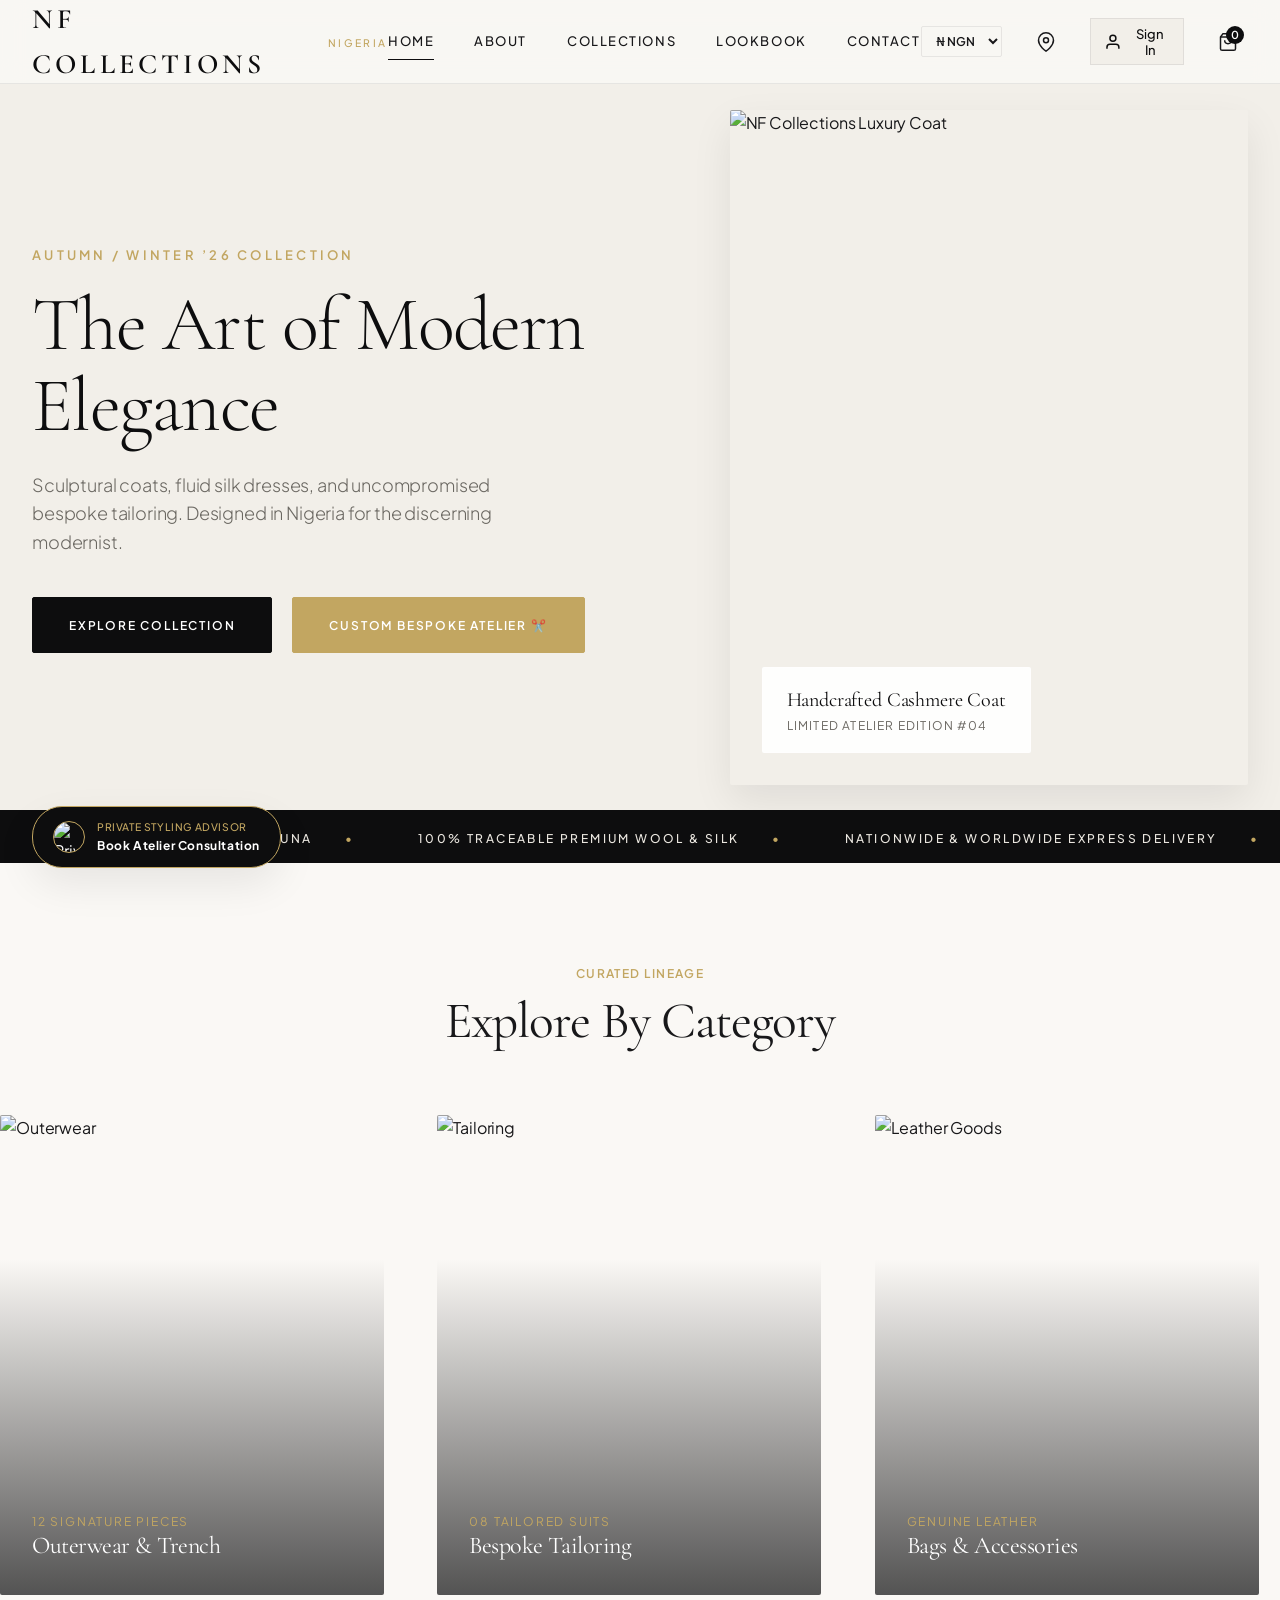
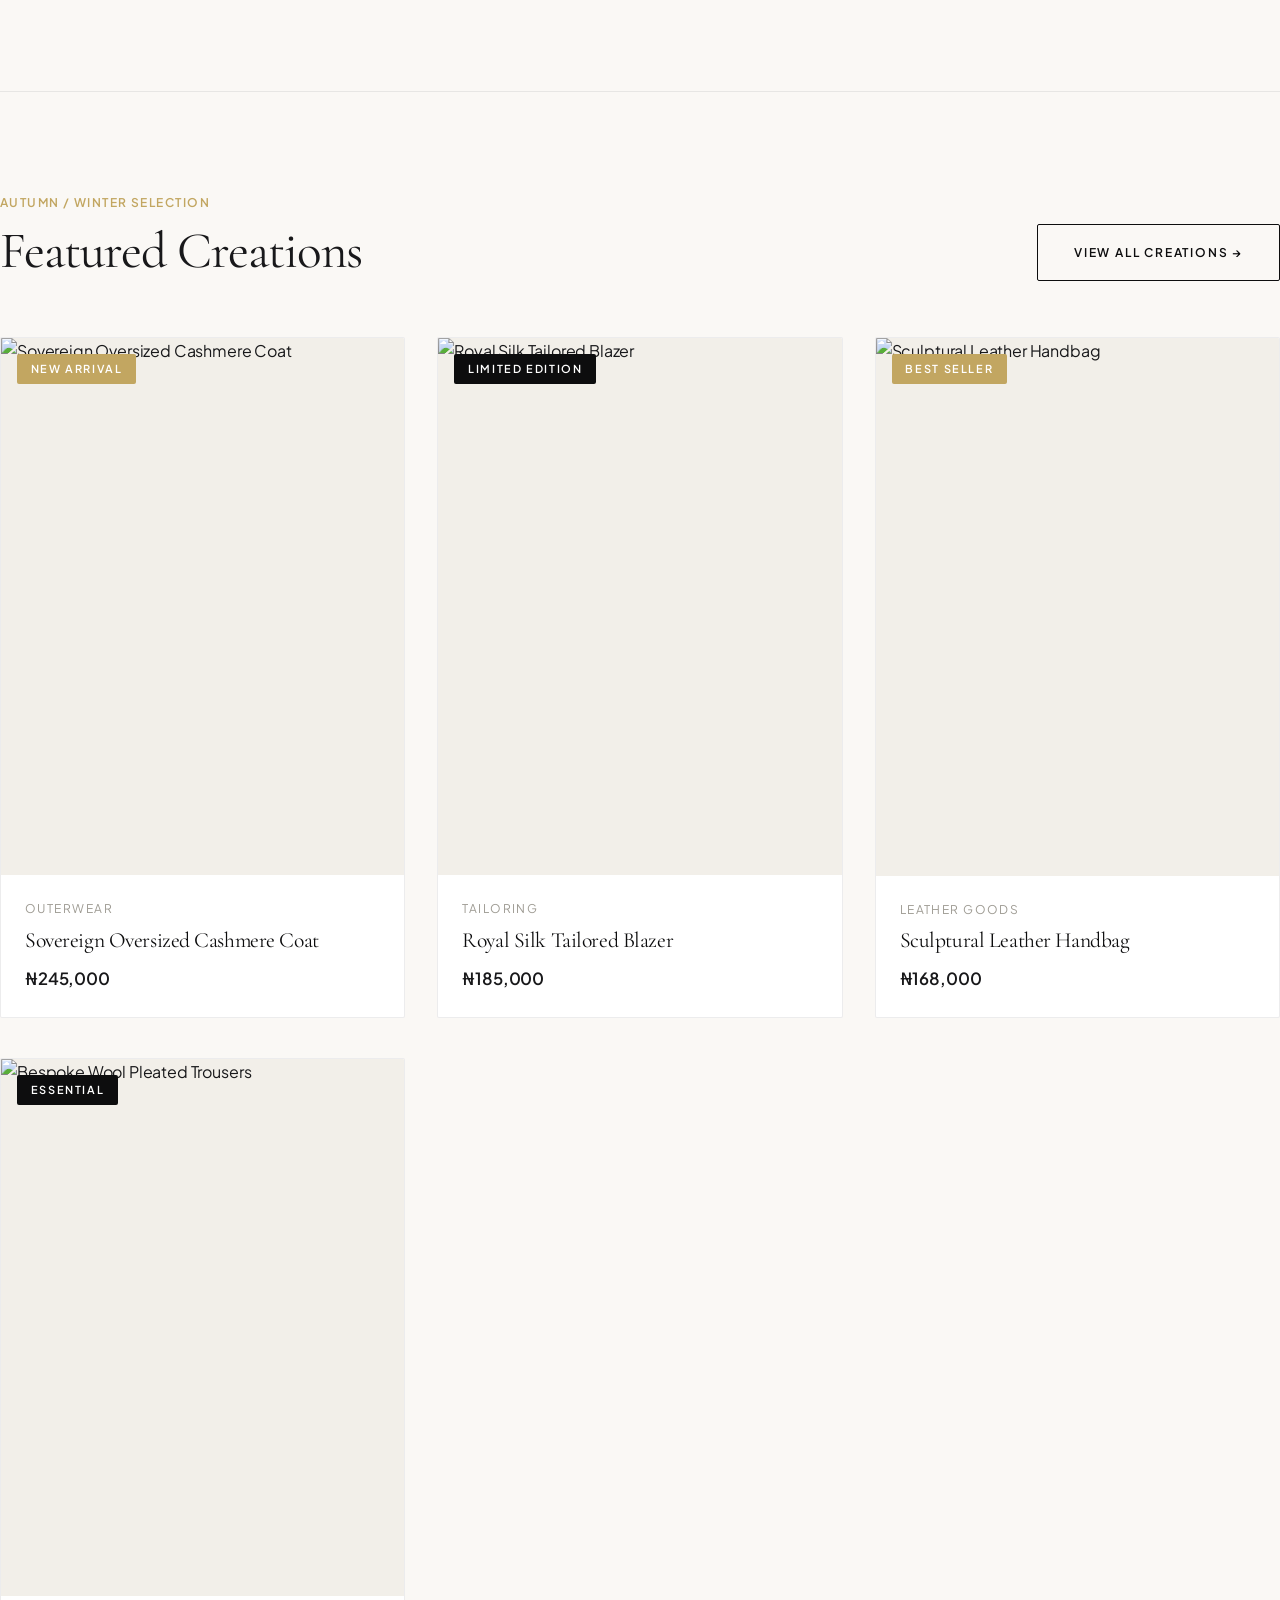
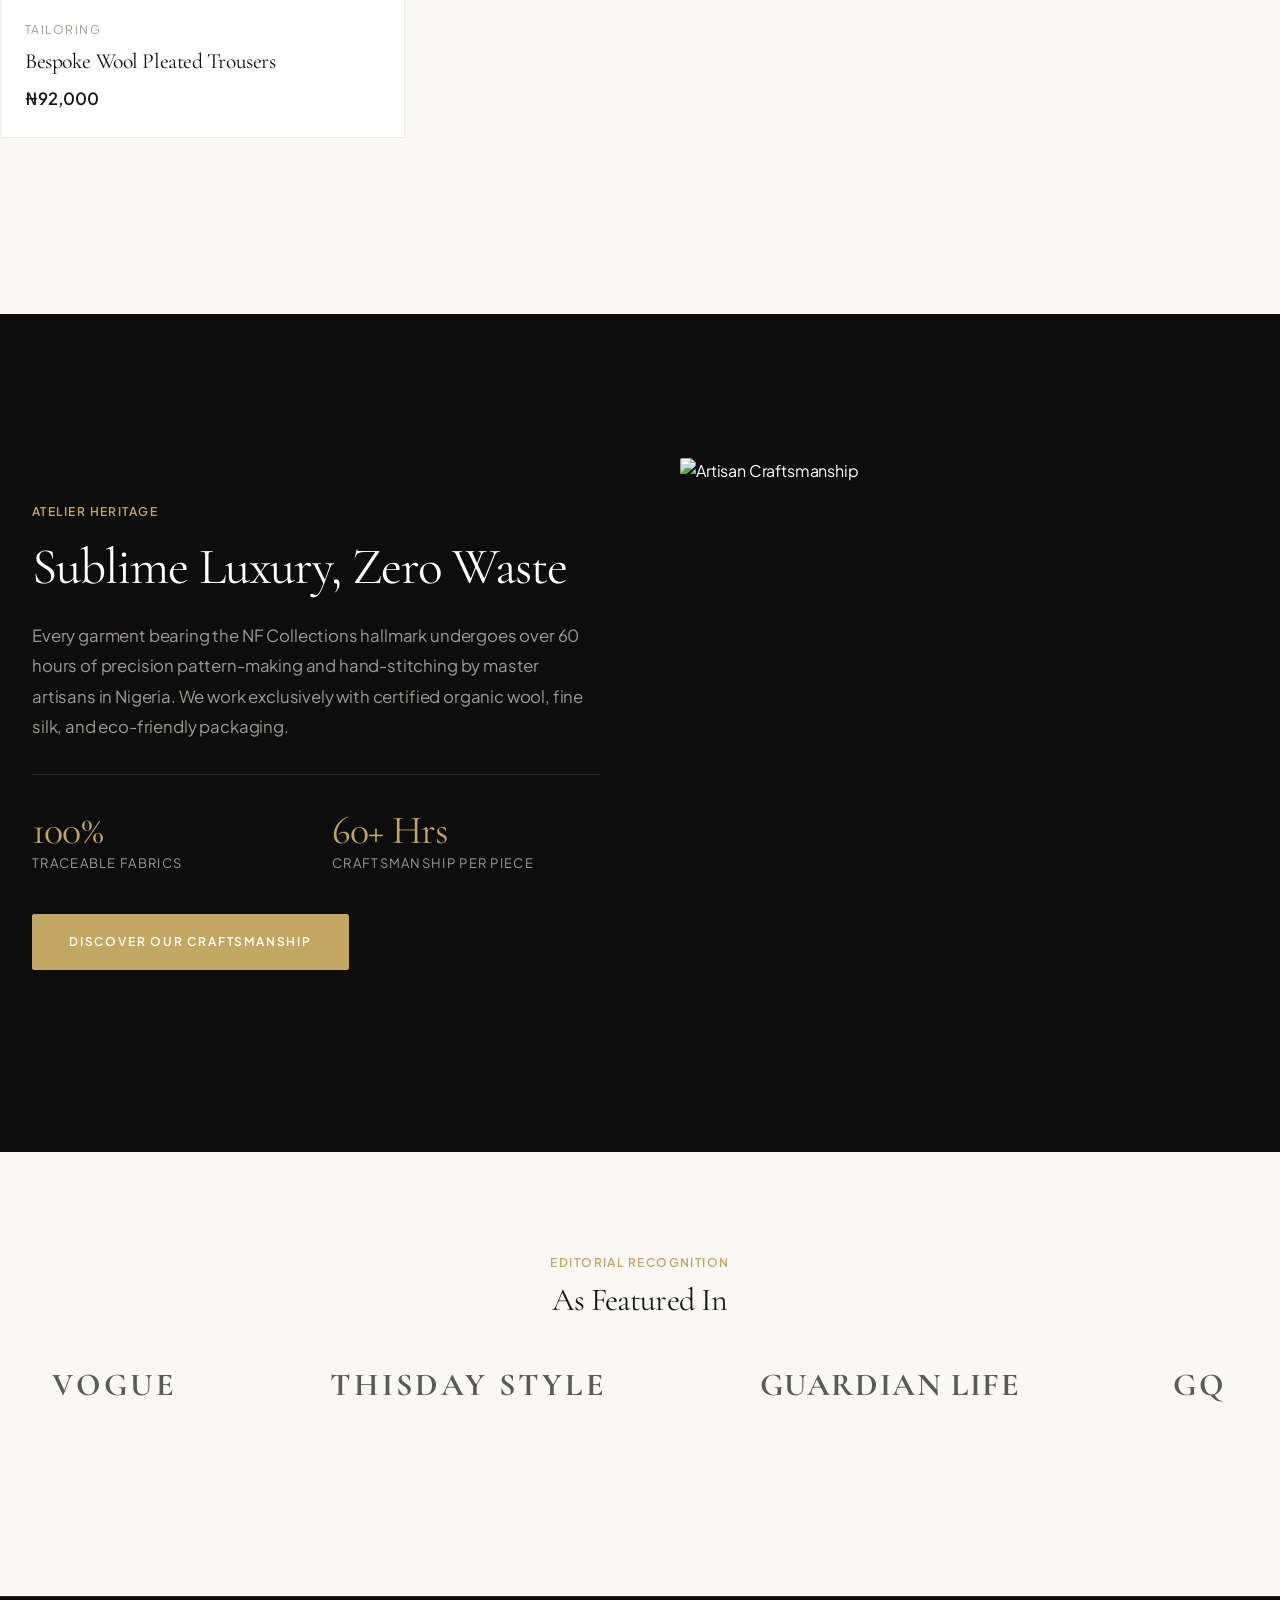
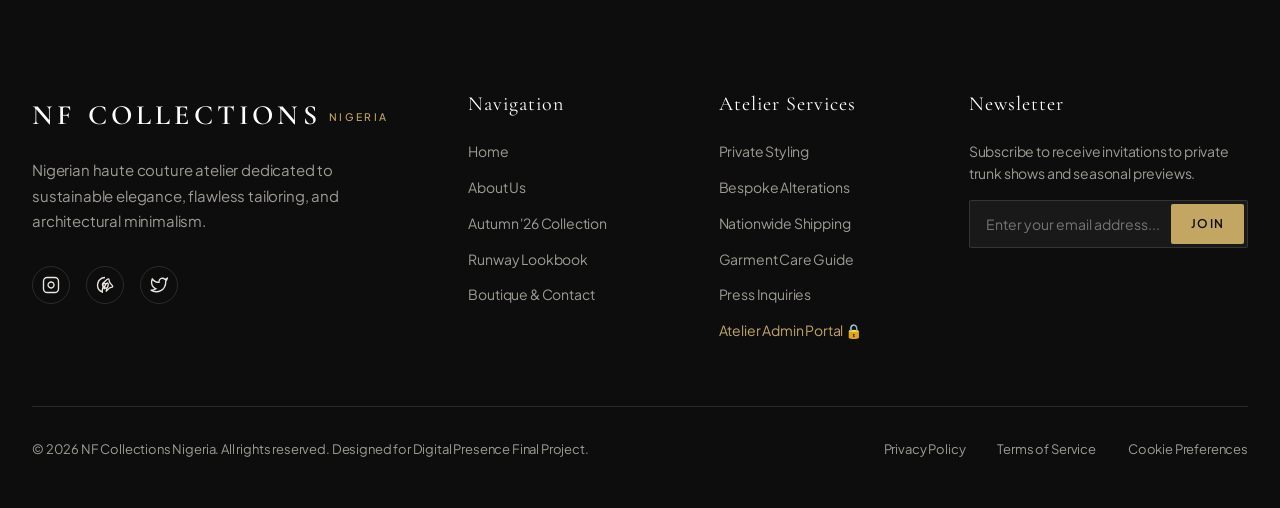
==== index.html @ a8eaea1d "Initial commit of Web Assessment project" ====
<!DOCTYPE html>
<html lang="en">
<head>
    <meta charset="UTF-8">
    <meta name="viewport" content="width=device-width, initial-scale=1.0">
    <title>NF Collections | Luxury Haute Couture & Sustainable Fashion Nigeria</title>
    <meta name="description" content="NF Collections is a Nigerian haute couture & luxury atelier crafting timeless outerwear, bespoke tailoring, and sustainable silk creations.">
    <link rel="stylesheet" href="css/style.css">
    <link rel="stylesheet" href="css/components.css">
</head>
<body>

    <!-- SITE HEADER -->
    <header class="site-header">
        <div class="container header-container">
            <a href="index.html" class="brand-logo">
                NF Collections <span>Nigeria</span>
            </a>

            <nav class="nav-menu">
                <a href="index.html" class="nav-link active">Home</a>
                <a href="about.html" class="nav-link">About</a>
                <a href="products.html" class="nav-link">Collections</a>
                <a href="gallery.html" class="nav-link">Lookbook</a>
                <a href="contact.html" class="nav-link">Contact</a>
            </nav>

            <div class="nav-actions">
                <select class="currency-select" title="Change Currency">
                    <option value="NGN">₦ NGN</option>
                    <option value="USD">$ USD</option>
                    <option value="GBP">£ GBP</option>
                    <option value="EUR">€ EUR</option>
                </select>

                <button class="icon-btn" onclick="openOrderTracker()" aria-label="Track Order" title="Track Live Order">
                    <svg width="20" height="20" viewBox="0 0 24 24" fill="none" stroke="currentColor" stroke-width="1.8">
                        <path d="M21 10c0 7-9 13-9 13s-9-6-9-13a9 9 0 0 1 18 0z"></path>
                        <circle cx="12" cy="10" r="3"></circle>
                    </svg>
                </button>

                <div class="user-menu-wrapper">
                    <button class="user-badge-btn" onclick="openAuthModal('login')" aria-label="Sign In">
                        <svg width="18" height="18" viewBox="0 0 24 24" fill="none" stroke="currentColor" stroke-width="2">
                            <path d="M20 21v-2a4 4 0 0 0-4-4H8a4 4 0 0 0-4 4v2"></path>
                            <circle cx="12" cy="7" r="4"></circle>
                        </svg>
                        <span>Sign In / Register</span>
                    </button>
                </div>

                <button class="icon-btn cart-trigger" aria-label="Shopping Bag">
                    <svg width="20" height="20" viewBox="0 0 24 24" fill="none" stroke="currentColor" stroke-width="1.8">
                        <path d="M6 2L3 6v14a2 2 0 0 0 2 2h14a2 2 0 0 0 2-2V6l-3-4z"></path>
                        <line x1="3" y1="6" x2="21" y2="6"></line>
                        <path d="M16 10a4 4 0 0 1-8 0"></path>
                    </svg>
                    <span class="cart-badge">0</span>
                </button>

                <button class="mobile-toggle" aria-label="Toggle Navigation">
                    <span></span>
                    <span></span>
                    <span></span>
                </button>
            </div>
        </div>
    </header>

    <!-- MOBILE NAVIGATION DRAWER -->
    <div class="mobile-nav-drawer">
        <div class="mobile-drawer-header">
            <a href="index.html" class="brand-logo">NF Collections</a>
            <button class="close-btn mobile-drawer-close">✕</button>
        </div>
        <nav class="mobile-nav-links">
            <a href="index.html">Home</a>
            <a href="about.html">About Us</a>
            <a href="products.html">Collections</a>
            <a href="gallery.html">Lookbook</a>
            <a href="contact.html">Contact Us</a>
            <a href="javascript:void(0)" onclick="openAuthModal('login')">Sign In / Register 👤</a>
            <a href="javascript:void(0)" onclick="openOrderTracker()">Track Order 📦</a>
        </nav>
        <div style="padding-top: 2rem; border-top: 1px solid var(--color-border); font-size: 0.85rem; color: var(--color-muted);">
            <p>Main Atelier: 12 Gana Street, Maitama, Abuja, Nigeria</p>
        </div>
    </div>

    <!-- HERO EDITORIAL SECTION -->
    <section class="hero-editorial">
        <div class="container hero-grid">
            <div class="hero-content">
                <span class="hero-subtitle">Autumn / Winter ’26 Collection</span>
                <h1 class="heading-xl hero-title">The Art of Modern Elegance</h1>
                <p class="hero-description">
                    Sculptural coats, fluid silk dresses, and uncompromised bespoke tailoring. Designed in Nigeria for the discerning modernist.
                </p>
                <div class="hero-actions">
                    <a href="products.html" class="btn btn-primary">Explore Collection</a>
                    <button onclick="openBespokeModal()" class="btn btn-gold">Custom Bespoke Atelier ✂️</button>
                </div>
            </div>
            <div class="hero-image-wrapper">
                <img src="https://images.unsplash.com/photo-1539571696357-5a69c17a67c6?auto=format&fit=crop&w=1000&q=80" alt="NF Collections Luxury Coat">
                <div class="hero-image-badge">
                    <p class="badge-title">Handcrafted Cashmere Coat</p>
                    <p class="badge-sub">Limited Atelier Edition #04</p>
                </div>
            </div>
        </div>
    </section>

    <!-- INFINITE MARQUEE TICKER -->
    <div class="ticker-wrap">
        <div class="ticker-move">
            <div class="ticker-item">Handcrafted in Lagos & Kaduna</div>
            <div class="ticker-item">100% Traceable Premium Wool & Silk</div>
            <div class="ticker-item">Nationwide & Worldwide Express Delivery</div>
            <div class="ticker-item">Private Styling Appointments Available</div>
            <div class="ticker-item">Handcrafted in Lagos & Kaduna</div>
            <div class="ticker-item">100% Traceable Premium Wool & Silk</div>
            <div class="ticker-item">Nationwide & Worldwide Express Delivery</div>
            <div class="ticker-item">Private Styling Appointments Available</div>
        </div>
    </div>

    <!-- CATEGORY SPOTLIGHT CARDS -->
    <section class="section container">
        <div style="text-align: center; margin-bottom: 4rem;">
            <span class="text-uppercase" style="color: var(--color-gold);">Curated Lineage</span>
            <h2 class="heading-lg" style="margin-top: 0.5rem;">Explore By Category</h2>
        </div>

        <div style="display: grid; grid-template-columns: repeat(3, 1fr); gap: 2rem;">
            <a href="products.html" class="gallery-item" style="height: 480px;">
                <img src="https://images.unsplash.com/photo-1515886657613-9f3515b0c78f?auto=format&fit=crop&w=800&q=80" alt="Outerwear">
                <div class="gallery-overlay" style="opacity: 1; background: linear-gradient(to top, rgba(13,13,14,0.7) 0%, transparent 70%);">
                    <span class="gallery-tag">12 Signature Pieces</span>
                    <h3 class="gallery-caption">Outerwear & Trench</h3>
                </div>
            </a>
            <a href="products.html" class="gallery-item" style="height: 480px;">
                <img src="https://images.unsplash.com/photo-1490481651871-ab68de25d43d?auto=format&fit=crop&w=800&q=80" alt="Tailoring">
                <div class="gallery-overlay" style="opacity: 1; background: linear-gradient(to top, rgba(13,13,14,0.7) 0%, transparent 70%);">
                    <span class="gallery-tag">08 Tailored Suits</span>
                    <h3 class="gallery-caption">Bespoke Tailoring</h3>
                </div>
            </a>
            <a href="products.html" class="gallery-item" style="height: 480px;">
                <img src="https://images.unsplash.com/photo-1584917865442-de89df76afd3?auto=format&fit=crop&w=800&q=80" alt="Leather Goods">
                <div class="gallery-overlay" style="opacity: 1; background: linear-gradient(to top, rgba(13,13,14,0.7) 0%, transparent 70%);">
                    <span class="gallery-tag">Genuine Leather</span>
                    <h3 class="gallery-caption">Bags & Accessories</h3>
                </div>
            </a>
        </div>
    </section>

    <!-- FEATURED COLLECTION SHOWCASE -->
    <section class="section container" style="border-top: 1px solid var(--color-border); padding-top: 6rem;">
        <div style="display: flex; justify-content: space-between; align-items: flex-end; margin-bottom: 3.5rem;">
            <div>
                <span class="text-uppercase" style="color: var(--color-gold);">Autumn / Winter Selection</span>
                <h2 class="heading-lg" style="margin-top: 0.5rem;">Featured Creations</h2>
            </div>
            <a href="products.html" class="btn btn-outline">View All Creations →</a>
        </div>

        <div class="products-grid" id="featured-home-grid">
            <!-- Dynamic products populated by JS -->
        </div>
    </section>

    <!-- BRAND PHILOSOPHY & CRAFTSMANSHIP BANNER -->
    <section class="section-lg" style="background-color: var(--color-obsidian); color: var(--color-white); margin-top: 5rem;">
        <div class="container" style="display: grid; grid-template-columns: 1fr 1fr; gap: 5rem; align-items: center;">
            <div>
                <span class="text-uppercase" style="color: var(--color-gold);">Atelier Heritage</span>
                <h2 class="heading-lg" style="margin: 1rem 0 1.5rem; color: var(--color-white);">Sublime Luxury, Zero Waste</h2>
                <p style="color: var(--color-light-muted); line-height: 1.8; margin-bottom: 2rem; font-size: 1.05rem;">
                    Every garment bearing the NF Collections hallmark undergoes over 60 hours of precision pattern-making and hand-stitching by master artisans in Nigeria. We work exclusively with certified organic wool, fine silk, and eco-friendly packaging.
                </p>

                <div style="display: grid; grid-template-columns: 1fr 1fr; gap: 2rem; border-top: 1px solid var(--color-border-dark); padding-top: 2rem; margin-bottom: 2.5rem;">
                    <div>
                        <h3 style="font-family: var(--font-serif); font-size: 2.5rem; color: var(--color-gold);">100%</h3>
                        <p style="font-size: 0.8125rem; text-transform: uppercase; color: var(--color-light-muted); letter-spacing: 0.1em;">Traceable Fabrics</p>
                    </div>
                    <div>
                        <h3 style="font-family: var(--font-serif); font-size: 2.5rem; color: var(--color-gold);">60+ Hrs</h3>
                        <p style="font-size: 0.8125rem; text-transform: uppercase; color: var(--color-light-muted); letter-spacing: 0.1em;">Craftsmanship Per Piece</p>
                    </div>
                </div>

                <a href="about.html" class="btn btn-gold">Discover Our Craftsmanship</a>
            </div>

            <div style="position: relative; border-radius: var(--radius-sm); overflow: hidden; height: 550px;">
                <img src="https://images.unsplash.com/photo-1558769132-cb1aea458c5e?auto=format&fit=crop&w=900&q=80" alt="Artisan Craftsmanship" style="width: 100%; height: 100%; object-fit: cover;">
            </div>
        </div>
    </section>

    <!-- PRESS & RECOGNITION -->
    <section class="section container" style="text-align: center;">
        <span class="text-uppercase" style="color: var(--color-gold);">Editorial Recognition</span>
        <h2 class="heading-md" style="margin-top: 0.5rem; margin-bottom: 3rem;">As Featured In</h2>
        <div style="display: flex; justify-content: space-around; align-items: center; flex-wrap: wrap; gap: 3rem; opacity: 0.7;">
            <h3 style="font-family: var(--font-serif); font-size: 2rem; font-weight: 700; letter-spacing: 0.1em;">VOGUE</h3>
            <h3 style="font-family: var(--font-serif); font-size: 2rem; font-weight: 700; letter-spacing: 0.1em;">THISDAY STYLE</h3>
            <h3 style="font-family: var(--font-serif); font-size: 2rem; font-weight: 700; letter-spacing: 0.05em;">GUARDIAN LIFE</h3>
            <h3 style="font-family: var(--font-serif); font-size: 2rem; font-weight: 700; letter-spacing: 0.1em;">GQ</h3>
        </div>
    </section>

    <!-- SHOPPING BAG DRAWER MODAL -->
    <div class="drawer-backdrop" onclick="toggleCartDrawer(false)"></div>
    <div class="cart-drawer">
        <div class="cart-header">
            <h3 class="cart-title">Your Shopping Bag</h3>
            <button class="close-btn" onclick="toggleCartDrawer(false)">✕</button>
        </div>
        <div class="cart-body" id="cart-body">
            <!-- Dynamic Cart Items -->
        </div>
        <div class="cart-footer">
            <div class="cart-summary-row">
                <span>Shipping & Taxes</span>
                <span>Calculated at checkout</span>
            </div>
            <div class="cart-total-row">
                <span>Total</span>
                <span id="cart-total">₦0</span>
            </div>
            <button class="btn btn-primary" style="width: 100%; margin-top: 1.5rem;" onclick="checkoutOrder()">Proceed to Checkout</button>
        </div>
    </div>

    <!-- SITE FOOTER -->
    <footer class="site-footer">
        <div class="container">
            <div class="footer-grid">
                <div class="footer-brand">
                    <a href="index.html" class="brand-logo">NF Collections <span>Nigeria</span></a>
                    <p>Nigerian haute couture atelier dedicated to sustainable elegance, flawless tailoring, and architectural minimalism.</p>
                    <div class="footer-socials">
                        <a href="#" class="social-icon" aria-label="Instagram">
                            <svg width="18" height="18" viewBox="0 0 24 24" fill="none" stroke="currentColor" stroke-width="1.8"><rect x="2" y="2" width="20" height="20" rx="5" ry="5"></rect><path d="M16 11.37A4 4 0 1 1 12.63 8 4 4 0 0 1 16 11.37z"></path><line x1="17.5" y1="6.5" x2="17.51" y2="6.5"></line></svg>
                        </a>
                        <a href="#" class="social-icon" aria-label="Pinterest">
                            <svg width="18" height="18" viewBox="0 0 24 24" fill="none" stroke="currentColor" stroke-width="1.8"><path d="M12 2C6.48 2 2 6.48 2 12c0 4.25 2.67 7.9 6.44 9.34-.09-.78-.17-2.07.04-2.96.18-.79 1.17-4.99 1.17-4.99s-.3-.6-.3-1.49c0-1.4.81-2.44 1.82-2.44.86 0 1.27.65 1.27 1.42 0 .86-.55 2.16-.83 3.36-.24 1.01.5 1.83 1.49 1.83 1.79 0 3.17-1.89 3.17-4.62 0-2.42-1.74-4.11-4.56 2.15-4.56 4.38 0 .87.33 1.79.75 2.3.08.1.09.19.07.29-.07.31-.24 .98-.28 1.12-.05.21-.17.26-.39.16-1.46-.68-2.37-2.81-2.37-4.52 0-3.68 2.68-7.06 7.72-7.06 4.05 0 7.21 2.89 7.21 6.75 0 4.03-2.54 7.27-6.07 7.27-1.18 0-2.3-.62-2.68-1.34l-.73 2.78c-.26 1.02-.97 2.3-1.44 3.07C9.9 21.84 10.93 22 12 22c5.52 0 10-4.48 10-10S17.52 2 12 2z"></path></svg>
                        </a>
                        <a href="#" class="social-icon" aria-label="Twitter">
                            <svg width="18" height="18" viewBox="0 0 24 24" fill="none" stroke="currentColor" stroke-width="1.8"><path d="M23 3a10.9 10.9 0 0 1-3.14 1.53 4.48 4.48 0 0 0-7.86 3v1A10.66 10.66 0 0 1 3 4s-4 9 5 13a11.64 11.64 0 0 1-7 2c9 5 20 0 20-11.5a4.5 4.5 0 0 0-.08-.83A7.72 7.72 0 0 0 23 3z"></path></svg>
                        </a>
                    </div>
                </div>

                <div>
                    <h4 class="footer-col-title">Navigation</h4>
                    <div class="footer-links">
                        <a href="index.html">Home</a>
                        <a href="about.html">About Us</a>
                        <a href="products.html">Autumn '26 Collection</a>
                        <a href="gallery.html">Runway Lookbook</a>
                        <a href="contact.html">Boutique & Contact</a>
                    </div>
                </div>

                <div>
                    <h4 class="footer-col-title">Atelier Services</h4>
                    <div class="footer-links">
                        <a href="contact.html">Private Styling</a>
                        <a href="contact.html">Bespoke Alterations</a>
                        <a href="contact.html">Nationwide Shipping</a>
                        <a href="contact.html">Garment Care Guide</a>
                        <a href="contact.html">Press Inquiries</a>
                        <a href="admin.html" style="color: var(--color-gold);">Atelier Admin Portal 🔒</a>
                    </div>
                </div>

                <div>
                    <h4 class="footer-col-title">Newsletter</h4>
                    <p style="font-size: 0.875rem; color: var(--color-light-muted); margin-bottom: 1rem;">Subscribe to receive invitations to private trunk shows and seasonal previews.</p>
                    <form class="newsletter-form">
                        <div class="newsletter-input-group">
                            <input type="email" class="newsletter-input" placeholder="Enter your email address..." required>
                            <button type="submit" class="newsletter-btn">Join</button>
                        </div>
                    </form>
                </div>
            </div>

            <div class="footer-bottom">
                <p>&copy; 2026 NF Collections Nigeria. All rights reserved. Designed for Digital Presence Final Project.</p>
                <div class="footer-bottom-links">
                    <a href="#">Privacy Policy</a>
                    <a href="#">Terms of Service</a>
                    <a href="#">Cookie Preferences</a>
                </div>
            </div>
        </div>
    </footer>

    <script src="js/main.js"></script>
    <script src="js/products.js"></script>
    <script>
        // Render 4 home page featured products dynamically on load
        document.addEventListener('DOMContentLoaded', () => {
            const homeGrid = document.getElementById('featured-home-grid');
            if (homeGrid && typeof PRODUCTS_DATA !== 'undefined') {
                const homeProducts = PRODUCTS_DATA.slice(0, 4);
                homeGrid.innerHTML = homeProducts.map(product => `
                    <div class="product-card" data-id="${product.id}">
                        <div class="product-image-box">
                            ${product.badge ? `<span class="product-badge ${product.badgeColor}">${product.badge}</span>` : ''}
                            <img class="product-image-primary" src="${product.image1}" alt="${product.name}" loading="lazy">
                            <img class="product-image-secondary" src="${product.image2}" alt="${product.name}" loading="lazy">
                            <div class="product-quick-actions">
                                <button class="product-action-btn" onclick="openQuickView('${product.id}')">Quick View</button>
                                <button class="product-action-btn" onclick="addToCart('${product.id}')">Add to Bag</button>
                            </div>
                        </div>
                        <div class="product-info">
                            <span class="product-category">${product.category}</span>
                            <h3 class="product-name">${product.name}</h3>
                            <div class="product-price-box">
                                <span class="product-price">₦${product.price.toLocaleString()}</span>
                            </div>
                        </div>
                    </div>
                `).join('');
            }
        });
    </script>
</body>
</html>
---- css/style.css ----
/* ==========================================================================
   VALLÈNE ATELIER - CORE DESIGN SYSTEM & MAIN STYLESHEET
   High Fashion Editorial Aesthetic | Non-AI Luxury Design
   ========================================================================== */

@import url('https://fonts.googleapis.com/css2?family=Cormorant+Garamond:ital,wght@0,300;0,400;0,500;0,600;0,700;1,400&family=Plus+Jakarta+Sans:wght@300;400;500;600;700&display=swap');

:root {
    /* Color Palette - Luxury Monochromatic & Warm Stone */
    --color-bg: #FAF8F5;
    --color-bg-alt: #F2EFE9;
    --color-surface: #FFFFFF;
    --color-obsidian: #0D0D0E;
    --color-ink: #18181A;
    --color-muted: #6B6862;
    --color-light-muted: #9E9B93;
    --color-gold: #C2A661;
    --color-gold-hover: #A88E4B;
    --color-sand: #EAE6DF;
    --color-border: rgba(24, 24, 26, 0.08);
    --color-border-dark: rgba(255, 255, 255, 0.12);
    --color-white: #FFFFFF;
    
    /* Typography */
    --font-serif: 'Cormorant Garamond', Georgia, serif;
    --font-sans: 'Plus Jakarta Sans', -apple-system, BlinkMacSystemFont, sans-serif;
    
    /* Layout & Spacing */
    --container-width: 1360px;
    --header-height: 84px;
    --radius-sm: 2px;
    --radius-md: 4px;
    --radius-lg: 8px;
    
    /* Transitions */
    --transition-fast: 0.2s cubic-bezier(0.16, 1, 0.3, 1);
    --transition-smooth: 0.4s cubic-bezier(0.16, 1, 0.3, 1);
    --transition-slow: 0.8s cubic-bezier(0.16, 1, 0.3, 1);
    
    /* Shadows */
    --shadow-subtle: 0 4px 20px rgba(0, 0, 0, 0.03);
    --shadow-elevated: 0 16px 40px rgba(0, 0, 0, 0.08);
    --shadow-modal: 0 24px 60px rgba(0, 0, 0, 0.18);
}

/* Base Reset */
*, *::before, *::after {
    box-sizing: border-box;
    margin: 0;
    padding: 0;
}

html {
    font-size: 16px;
    scroll-behavior: smooth;
    -webkit-text-size-adjust: 100%;
}

body {
    font-family: var(--font-sans);
    background-color: var(--color-bg);
    color: var(--color-ink);
    line-height: 1.6;
    letter-spacing: -0.01em;
    overflow-x: hidden;
    -webkit-font-smoothing: antialiased;
}

img {
    max-width: 100%;
    height: auto;
    display: block;
    object-fit: cover;
}

a {
    color: inherit;
    text-decoration: none;
    transition: color var(--transition-fast);
}

button, input, select, textarea {
    font-family: inherit;
    font-size: inherit;
    border: none;
    outline: none;
    background: none;
}

button {
    cursor: pointer;
}

ul, ol {
    list-style: none;
}

/* Typography Helpers */
h1, h2, h3, h4, .font-serif {
    font-family: var(--font-serif);
    font-weight: 400;
    line-height: 1.15;
    letter-spacing: -0.02em;
}

.text-uppercase {
    text-transform: uppercase;
    letter-spacing: 0.12em;
    font-size: 0.75rem;
    font-weight: 600;
}

.heading-xl {
    font-size: clamp(2.8rem, 6vw, 5.5rem);
    font-weight: 300;
    line-height: 1.05;
}

.heading-lg {
    font-size: clamp(2rem, 4vw, 3.5rem);
}

.heading-md {
    font-size: clamp(1.5rem, 2.5vw, 2.2rem);
}

.heading-sm {
    font-size: 1.35rem;
}

.body-lead {
    font-size: 1.125rem;
    color: var(--color-muted);
    font-weight: 300;
}

/* Layout Elements */
.container {
    width: 100%;
    max-width: var(--container-width);
    margin: 0 auto;
    padding: 0 2rem;
}

.section {
    padding: 6rem 0;
}

.section-lg {
    padding: 9rem 0;
}

/* Navigation Header */
.site-header {
    position: fixed;
    top: 0;
    left: 0;
    width: 100%;
    height: var(--header-height);
    z-index: 1000;
    transition: background-color var(--transition-smooth), border-color var(--transition-smooth), transform var(--transition-smooth);
    background-color: rgba(250, 248, 245, 0.85);
    backdrop-filter: blur(12px);
    -webkit-backdrop-filter: blur(12px);
    border-bottom: 1px solid var(--color-border);
}

.site-header.scrolled {
    background-color: rgba(250, 248, 245, 0.95);
    box-shadow: 0 4px 20px rgba(0, 0, 0, 0.04);
}

.header-container {
    display: flex;
    align-items: center;
    justify-content: space-between;
    height: 100%;
}

.brand-logo {
    font-family: var(--font-serif);
    font-size: 1.75rem;
    font-weight: 600;
    letter-spacing: 0.15em;
    text-transform: uppercase;
    color: var(--color-obsidian);
    position: relative;
    display: flex;
    align-items: center;
    gap: 0.5rem;
}

.brand-logo span {
    font-family: var(--font-sans);
    font-size: 0.65rem;
    letter-spacing: 0.25em;
    font-weight: 500;
    color: var(--color-gold);
    transform: translateY(2px);
}

.nav-menu {
    display: flex;
    align-items: center;
    gap: 2.5rem;
}

.nav-link {
    font-size: 0.8125rem;
    text-transform: uppercase;
    letter-spacing: 0.12em;
    font-weight: 500;
    color: var(--color-ink);
    position: relative;
    padding: 0.5rem 0;
}

.nav-link::after {
    content: '';
    position: absolute;
    bottom: 0;
    left: 0;
    width: 0%;
    height: 1px;
    background-color: var(--color-obsidian);
    transition: width var(--transition-fast);
}

.nav-link:hover::after,
.nav-link.active::after {
    width: 100%;
}

.nav-actions {
    display: flex;
    align-items: center;
    gap: 1.5rem;
}

.icon-btn {
    display: flex;
    align-items: center;
    justify-content: center;
    width: 40px;
    height: 40px;
    border-radius: 50%;
    color: var(--color-ink);
    transition: background-color var(--transition-fast), color var(--transition-fast);
    position: relative;
}

.icon-btn:hover {
    background-color: var(--color-bg-alt);
}

.cart-badge {
    position: absolute;
    top: 4px;
    right: 4px;
    width: 18px;
    height: 18px;
    background-color: var(--color-obsidian);
    color: var(--color-white);
    font-size: 0.6875rem;
    font-weight: 600;
    border-radius: 50%;
    display: flex;
    align-items: center;
    justify-content: center;
}

/* Mobile Menu Hamburger */
.mobile-toggle {
    display: none;
    flex-direction: column;
    justify-content: center;
    gap: 5px;
    width: 32px;
    height: 32px;
    background: none;
    cursor: pointer;
}

.mobile-toggle span {
    display: block;
    width: 100%;
    height: 1.5px;
    background-color: var(--color-obsidian);
    transition: transform var(--transition-fast), opacity var(--transition-fast);
}

.mobile-nav-drawer {
    position: fixed;
    top: 0;
    right: -100%;
    width: 100%;
    max-width: 400px;
    height: 100vh;
    background-color: var(--color-bg);
    z-index: 1050;
    padding: 3rem 2rem;
    display: flex;
    flex-direction: column;
    justify-content: space-between;
    transition: right var(--transition-smooth);
    box-shadow: -10px 0 30px rgba(0, 0, 0, 0.1);
}

.mobile-nav-drawer.open {
    right: 0;
}

.mobile-drawer-header {
    display: flex;
    justify-content: space-between;
    align-items: center;
    margin-bottom: 3rem;
}

.mobile-nav-links {
    display: flex;
    flex-direction: column;
    gap: 1.5rem;
}

.mobile-nav-links a {
    font-family: var(--font-serif);
    font-size: 2rem;
    color: var(--color-obsidian);
}

/* Buttons */
.btn {
    display: inline-flex;
    align-items: center;
    justify-content: center;
    gap: 0.75rem;
    padding: 1.1rem 2.25rem;
    font-size: 0.75rem;
    font-weight: 600;
    text-transform: uppercase;
    letter-spacing: 0.15em;
    border-radius: var(--radius-sm);
    transition: all var(--transition-fast);
    position: relative;
    overflow: hidden;
}

.btn-primary {
    background-color: var(--color-obsidian);
    color: var(--color-white);
    border: 1px solid var(--color-obsidian);
}

.btn-primary:hover {
    background-color: var(--color-gold);
    border-color: var(--color-gold);
}

.btn-outline {
    background-color: transparent;
    color: var(--color-obsidian);
    border: 1px solid var(--color-obsidian);
}

.btn-outline:hover {
    background-color: var(--color-obsidian);
    color: var(--color-white);
}

.btn-gold {
    background-color: var(--color-gold);
    color: var(--color-white);
    border: 1px solid var(--color-gold);
}

.btn-gold:hover {
    background-color: var(--color-obsidian);
    border-color: var(--color-obsidian);
}

/* Editorial Ticker Bar */
.ticker-wrap {
    width: 100%;
    background-color: var(--color-obsidian);
    color: var(--color-sand);
    overflow: hidden;
    padding: 0.85rem 0;
    white-space: nowrap;
}

.ticker-move {
    display: inline-flex;
    animation: ticker 30s linear infinite;
}

.ticker-item {
    display: inline-flex;
    align-items: center;
    gap: 2rem;
    padding: 0 2rem;
    font-size: 0.75rem;
    text-transform: uppercase;
    letter-spacing: 0.2em;
    font-weight: 500;
}

.ticker-item::after {
    content: '•';
    color: var(--color-gold);
}

@keyframes ticker {
    0% { transform: translateX(0); }
    100% { transform: translateX(-50%); }
}

/* Footer */
.site-footer {
    background-color: var(--color-obsidian);
    color: var(--color-sand);
    padding: 6rem 0 3rem;
    margin-top: 6rem;
    border-top: 1px solid var(--color-border-dark);
}

.footer-grid {
    display: grid;
    grid-template-columns: 2fr 1fr 1fr 1.5fr;
    gap: 4rem;
    margin-bottom: 4rem;
}

.footer-brand .brand-logo {
    color: var(--color-white);
    margin-bottom: 1.25rem;
}

.footer-brand p {
    color: var(--color-light-muted);
    font-size: 0.9375rem;
    max-width: 320px;
    margin-bottom: 2rem;
    line-height: 1.7;
}

.footer-socials {
    display: flex;
    gap: 1rem;
}

.social-icon {
    width: 38px;
    height: 38px;
    border: 1px solid var(--color-border-dark);
    border-radius: 50%;
    display: flex;
    align-items: center;
    justify-content: center;
    color: var(--color-sand);
    transition: all var(--transition-fast);
}

.social-icon:hover {
    background-color: var(--color-gold);
    border-color: var(--color-gold);
    color: var(--color-obsidian);
}

.footer-col-title {
    font-family: var(--font-serif);
    font-size: 1.25rem;
    color: var(--color-white);
    margin-bottom: 1.5rem;
    letter-spacing: 0.05em;
}

.footer-links {
    display: flex;
    flex-direction: column;
    gap: 0.85rem;
}

.footer-links a {
    color: var(--color-light-muted);
    font-size: 0.875rem;
    transition: color var(--transition-fast);
}

.footer-links a:hover {
    color: var(--color-gold);
}

.newsletter-form {
    display: flex;
    flex-direction: column;
    gap: 1rem;
    margin-top: 1rem;
}

.newsletter-input-group {
    position: relative;
    display: flex;
}

.newsletter-input {
    width: 100%;
    padding: 0.85rem 1rem;
    background-color: rgba(255, 255, 255, 0.05);
    border: 1px solid var(--color-border-dark);
    border-radius: var(--radius-sm);
    color: var(--color-white);
    font-size: 0.875rem;
}

.newsletter-input:focus {
    border-color: var(--color-gold);
}

.newsletter-btn {
    position: absolute;
    right: 4px;
    top: 4px;
    bottom: 4px;
    padding: 0 1.25rem;
    background-color: var(--color-gold);
    color: var(--color-obsidian);
    font-weight: 600;
    font-size: 0.75rem;
    letter-spacing: 0.1em;
    text-transform: uppercase;
    border-radius: var(--radius-sm);
    transition: background-color var(--transition-fast);
}

.newsletter-btn:hover {
    background-color: var(--color-white);
}

.footer-bottom {
    padding-top: 2rem;
    border-top: 1px solid var(--color-border-dark);
    display: flex;
    justify-content: space-between;
    align-items: center;
    font-size: 0.8125rem;
    color: var(--color-light-muted);
}

.footer-bottom-links {
    display: flex;
    gap: 2rem;
}

/* Responsiveness Media Queries */
@media (max-width: 1024px) {
    .footer-grid {
        grid-template-columns: 1fr 1fr;
        gap: 3rem;
    }
}

@media (max-width: 768px) {
    .nav-menu {
        display: none;
    }
    
    .mobile-toggle {
        display: flex;
    }
    
    .section {
        padding: 4rem 0;
    }
    
    .section-lg {
        padding: 6rem 0;
    }
    
    .footer-grid {
        grid-template-columns: 1fr;
        gap: 2.5rem;
    }
    
    .footer-bottom {
        flex-direction: column;
        gap: 1rem;
        text-align: center;
    }
}
---- css/components.css ----
/* ==========================================================================
   VALLÈNE ATELIER - SPECIALIZED COMPONENTS STYLESHEET
   Product Cards, Modals, Drawers, Lightbox, FAQs, Store Locator, Timeline
   ========================================================================== */

/* 1. HERO SECTIONS */
.hero-editorial {
    position: relative;
    min-height: 90vh;
    display: flex;
    align-items: center;
    padding-top: var(--header-height);
    background-color: var(--color-bg-alt);
    overflow: hidden;
}

.hero-grid {
    display: grid;
    grid-template-columns: 1.1fr 0.9fr;
    gap: 4rem;
    align-items: center;
    width: 100%;
}

.hero-content {
    z-index: 2;
}

.hero-subtitle {
    display: inline-block;
    color: var(--color-gold);
    font-size: 0.8125rem;
    text-transform: uppercase;
    letter-spacing: 0.25em;
    font-weight: 600;
    margin-bottom: 1.25rem;
}

.hero-title {
    margin-bottom: 1.5rem;
    color: var(--color-obsidian);
}

.hero-description {
    font-size: 1.125rem;
    color: var(--color-muted);
    font-weight: 300;
    margin-bottom: 2.5rem;
    max-width: 520px;
}

.hero-actions {
    display: flex;
    gap: 1.25rem;
    flex-wrap: wrap;
}

.hero-image-wrapper {
    position: relative;
    height: 75vh;
    border-radius: var(--radius-sm);
    overflow: hidden;
    box-shadow: var(--shadow-elevated);
}

.hero-image-wrapper img {
    width: 100%;
    height: 100%;
    object-fit: cover;
    transition: transform var(--transition-slow);
}

.hero-image-wrapper:hover img {
    transform: scale(1.03);
}

.hero-image-badge {
    position: absolute;
    bottom: 2rem;
    left: 2rem;
    background-color: rgba(255, 255, 255, 0.9);
    backdrop-filter: blur(10px);
    padding: 1rem 1.5rem;
    border-radius: var(--radius-sm);
    border: 1px solid rgba(255, 255, 255, 0.3);
}

.hero-image-badge .badge-title {
    font-family: var(--font-serif);
    font-size: 1.25rem;
    color: var(--color-obsidian);
}

.hero-image-badge .badge-sub {
    font-size: 0.75rem;
    color: var(--color-muted);
    text-transform: uppercase;
    letter-spacing: 0.1em;
}

/* Page Header Banner (for subpages) */
.page-header {
    padding-top: calc(var(--header-height) + 4rem);
    padding-bottom: 4rem;
    background-color: var(--color-bg-alt);
    border-bottom: 1px solid var(--color-border);
    text-align: center;
}

.page-header-title {
    font-size: clamp(2.5rem, 5vw, 4rem);
    margin-bottom: 1rem;
}

.page-breadcrumb {
    display: flex;
    justify-content: center;
    gap: 0.5rem;
    font-size: 0.8125rem;
    color: var(--color-muted);
    text-transform: uppercase;
    letter-spacing: 0.1em;
}

.page-breadcrumb span {
    color: var(--color-gold);
}

/* 2. PRODUCT CARDS & GRID */
.products-grid {
    display: grid;
    grid-template-columns: repeat(auto-fill, minmax(300px, 1fr));
    gap: 2.5rem 2rem;
}

.product-card {
    position: relative;
    display: flex;
    flex-direction: column;
    background-color: var(--color-surface);
    border: 1px solid var(--color-border);
    border-radius: var(--radius-sm);
    overflow: hidden;
    transition: transform var(--transition-smooth), box-shadow var(--transition-smooth);
}

.product-card:hover {
    transform: translateY(-6px);
    box-shadow: var(--shadow-elevated);
}

.product-image-box {
    position: relative;
    width: 100%;
    aspect-ratio: 3 / 4;
    overflow: hidden;
    background-color: var(--color-bg-alt);
}

.product-image-primary,
.product-image-secondary {
    width: 100%;
    height: 100%;
    object-fit: cover;
    transition: opacity var(--transition-smooth), transform var(--transition-slow);
}

.product-image-secondary {
    position: absolute;
    top: 0;
    left: 0;
    opacity: 0;
}

.product-card:hover .product-image-secondary {
    opacity: 1;
    transform: scale(1.05);
}

.product-card:hover .product-image-primary {
    transform: scale(1.05);
}

.product-badge {
    position: absolute;
    top: 1rem;
    left: 1rem;
    background-color: var(--color-obsidian);
    color: var(--color-white);
    font-size: 0.6875rem;
    font-weight: 600;
    text-transform: uppercase;
    letter-spacing: 0.15em;
    padding: 0.4rem 0.85rem;
    border-radius: var(--radius-sm);
    z-index: 2;
}

.product-badge.gold {
    background-color: var(--color-gold);
}

.product-quick-actions {
    position: absolute;
    bottom: 1rem;
    left: 1rem;
    right: 1rem;
    display: flex;
    gap: 0.5rem;
    transform: translateY(20px);
    opacity: 0;
    transition: all var(--transition-fast);
    z-index: 3;
}

.product-card:hover .product-quick-actions {
    transform: translateY(0);
    opacity: 1;
}

.product-action-btn {
    flex: 1;
    padding: 0.75rem;
    background-color: rgba(255, 255, 255, 0.95);
    backdrop-filter: blur(8px);
    color: var(--color-obsidian);
    font-size: 0.75rem;
    font-weight: 600;
    text-transform: uppercase;
    letter-spacing: 0.1em;
    border-radius: var(--radius-sm);
    border: 1px solid rgba(0, 0, 0, 0.05);
    transition: background-color var(--transition-fast), color var(--transition-fast);
}

.product-action-btn:hover {
    background-color: var(--color-obsidian);
    color: var(--color-white);
}

.product-info {
    padding: 1.5rem;
    display: flex;
    flex-direction: column;
    gap: 0.5rem;
}

.product-category {
    font-size: 0.75rem;
    text-transform: uppercase;
    letter-spacing: 0.12em;
    color: var(--color-light-muted);
}

.product-name {
    font-family: var(--font-serif);
    font-size: 1.35rem;
    color: var(--color-obsidian);
    line-height: 1.25;
}

.product-price-box {
    display: flex;
    align-items: center;
    gap: 0.75rem;
    margin-top: 0.25rem;
}

.product-price {
    font-weight: 600;
    font-size: 1.05rem;
    color: var(--color-ink);
}

.product-price-old {
    font-size: 0.9rem;
    color: var(--color-light-muted);
    text-decoration: line-through;
}

.color-swatches {
    display: flex;
    gap: 0.4rem;
    margin-top: 0.5rem;
}

.swatch {
    width: 14px;
    height: 14px;
    border-radius: 50%;
    border: 1px solid rgba(0, 0, 0, 0.15);
    cursor: pointer;
}

/* 3. TOOLBAR & FILTERS */
.catalog-toolbar {
    display: flex;
    justify-content: space-between;
    align-items: center;
    flex-wrap: wrap;
    gap: 1.5rem;
    margin-bottom: 3rem;
    padding-bottom: 1.5rem;
    border-bottom: 1px solid var(--color-border);
}

.filter-categories {
    display: flex;
    gap: 0.75rem;
    flex-wrap: wrap;
}

.filter-btn {
    padding: 0.6rem 1.25rem;
    font-size: 0.75rem;
    text-transform: uppercase;
    letter-spacing: 0.12em;
    font-weight: 500;
    border-radius: var(--radius-sm);
    border: 1px solid var(--color-border);
    color: var(--color-muted);
    background-color: var(--color-surface);
    transition: all var(--transition-fast);
}

.filter-btn:hover,
.filter-btn.active {
    background-color: var(--color-obsidian);
    color: var(--color-white);
    border-color: var(--color-obsidian);
}

.catalog-search-sort {
    display: flex;
    align-items: center;
    gap: 1rem;
}

.search-input-box {
    position: relative;
    width: 240px;
}

.search-input-box input {
    width: 100%;
    padding: 0.6rem 1rem 0.6rem 2.25rem;
    border: 1px solid var(--color-border);
    border-radius: var(--radius-sm);
    background-color: var(--color-surface);
    font-size: 0.8125rem;
}

.search-input-box svg {
    position: absolute;
    left: 0.75rem;
    top: 50%;
    transform: translateY(-50%);
    width: 16px;
    height: 16px;
    color: var(--color-muted);
}

.sort-select {
    padding: 0.6rem 1rem;
    border: 1px solid var(--color-border);
    border-radius: var(--radius-sm);
    background-color: var(--color-surface);
    font-size: 0.8125rem;
    color: var(--color-ink);
    cursor: pointer;
}

/* 4. SHOPPING BAG DRAWER */
.drawer-backdrop {
    position: fixed;
    top: 0;
    left: 0;
    width: 100vw;
    height: 100vh;
    background-color: rgba(13, 13, 14, 0.6);
    backdrop-filter: blur(4px);
    z-index: 2000;
    opacity: 0;
    visibility: hidden;
    transition: opacity var(--transition-smooth), visibility var(--transition-smooth);
}

.drawer-backdrop.active {
    opacity: 1;
    visibility: visible;
}

.cart-drawer {
    position: fixed;
    top: 0;
    right: -100%;
    width: 100%;
    max-width: 460px;
    height: 100vh;
    background-color: var(--color-bg);
    z-index: 2010;
    display: flex;
    flex-direction: column;
    transition: right var(--transition-smooth);
    box-shadow: var(--shadow-modal);
}

.cart-drawer.open {
    right: 0;
}

.cart-header {
    padding: 1.5rem 2rem;
    border-bottom: 1px solid var(--color-border);
    display: flex;
    justify-content: space-between;
    align-items: center;
}

.cart-title {
    font-family: var(--font-serif);
    font-size: 1.5rem;
}

.close-btn {
    font-size: 1.5rem;
    color: var(--color-ink);
    background: none;
    border: none;
    cursor: pointer;
}

.cart-body {
    flex: 1;
    padding: 2rem;
    overflow-y: auto;
    display: flex;
    flex-direction: column;
    gap: 1.5rem;
}

.cart-empty-state {
    margin: auto;
    text-align: center;
    color: var(--color-muted);
}

.cart-empty-state svg {
    width: 48px;
    height: 48px;
    color: var(--color-light-muted);
    margin-bottom: 1rem;
}

.cart-item {
    display: flex;
    gap: 1.25rem;
    padding-bottom: 1.25rem;
    border-bottom: 1px solid var(--color-border);
}

.cart-item-img {
    width: 80px;
    height: 100px;
    object-fit: cover;
    border-radius: var(--radius-sm);
}

.cart-item-details {
    flex: 1;
    display: flex;
    flex-direction: column;
    justify-content: space-between;
}

.cart-item-title {
    font-family: var(--font-serif);
    font-size: 1.125rem;
}

.cart-item-meta {
    font-size: 0.75rem;
    color: var(--color-muted);
}

.cart-item-qty {
    display: flex;
    align-items: center;
    gap: 0.75rem;
    margin-top: 0.5rem;
}

.qty-btn {
    width: 24px;
    height: 24px;
    border: 1px solid var(--color-border);
    display: flex;
    align-items: center;
    justify-content: center;
    font-size: 0.85rem;
    border-radius: 2px;
}

.cart-footer {
    padding: 2rem;
    border-top: 1px solid var(--color-border);
    background-color: var(--color-surface);
}

.cart-summary-row {
    display: flex;
    justify-content: space-between;
    margin-bottom: 0.75rem;
    font-size: 0.9375rem;
}

.cart-total-row {
    display: flex;
    justify-content: space-between;
    font-family: var(--font-serif);
    font-size: 1.5rem;
    font-weight: 600;
    margin-top: 1rem;
    padding-top: 1rem;
    border-top: 1px solid var(--color-border);
}

/* 5. QUICK VIEW MODAL */
.modal-overlay {
    position: fixed;
    top: 0;
    left: 0;
    width: 100vw;
    height: 100vh;
    background-color: rgba(13, 13, 14, 0.7);
    backdrop-filter: blur(6px);
    z-index: 3000;
    display: flex;
    align-items: center;
    justify-content: center;
    padding: 2rem;
    opacity: 0;
    visibility: hidden;
    transition: opacity var(--transition-smooth), visibility var(--transition-smooth);
}

.modal-overlay.active {
    opacity: 1;
    visibility: visible;
}

.modal-content-wrapper {
    background-color: var(--color-bg);
    border-radius: var(--radius-sm);
    max-width: 900px;
    width: 100%;
    max-height: 90vh;
    overflow-y: auto;
    position: relative;
    box-shadow: var(--shadow-modal);
    display: grid;
    grid-template-columns: 1fr 1fr;
}

.modal-close-btn {
    position: absolute;
    top: 1.25rem;
    right: 1.25rem;
    width: 36px;
    height: 36px;
    border-radius: 50%;
    background-color: var(--color-surface);
    display: flex;
    align-items: center;
    justify-content: center;
    z-index: 10;
    cursor: pointer;
    box-shadow: 0 2px 10px rgba(0,0,0,0.1);
}

.modal-image-box {
    height: 100%;
    min-height: 480px;
}

.modal-image-box img {
    width: 100%;
    height: 100%;
    object-fit: cover;
}

.modal-details {
    padding: 3rem 2.5rem;
    display: flex;
    flex-direction: column;
    justify-content: center;
    gap: 1.25rem;
}

.size-selector {
    display: flex;
    gap: 0.5rem;
    margin-top: 0.5rem;
}

.size-chip {
    padding: 0.5rem 0.85rem;
    border: 1px solid var(--color-border);
    border-radius: var(--radius-sm);
    font-size: 0.75rem;
    font-weight: 600;
    cursor: pointer;
    transition: all var(--transition-fast);
}

.size-chip:hover,
.size-chip.active {
    background-color: var(--color-obsidian);
    color: var(--color-white);
    border-color: var(--color-obsidian);
}

/* 6. LOOKBOOK GALLERY & LIGHTBOX */
.gallery-grid {
    display: grid;
    grid-template-columns: repeat(3, 1fr);
    gap: 1.75rem;
}

.gallery-item {
    position: relative;
    aspect-ratio: 4 / 5;
    overflow: hidden;
    border-radius: var(--radius-sm);
    cursor: pointer;
}

.gallery-item img {
    width: 100%;
    height: 100%;
    object-fit: cover;
    transition: transform var(--transition-slow);
}

.gallery-item:hover img {
    transform: scale(1.06);
}

.gallery-overlay {
    position: absolute;
    top: 0;
    left: 0;
    width: 100%;
    height: 100%;
    background: linear-gradient(to top, rgba(13, 13, 14, 0.8) 0%, transparent 60%);
    opacity: 0;
    transition: opacity var(--transition-smooth);
    display: flex;
    flex-direction: column;
    justify-content: flex-end;
    padding: 2rem;
    color: var(--color-white);
}

.gallery-item:hover .gallery-overlay {
    opacity: 1;
}

.gallery-caption {
    font-family: var(--font-serif);
    font-size: 1.5rem;
    margin-bottom: 0.25rem;
}

.gallery-tag {
    font-size: 0.75rem;
    text-transform: uppercase;
    letter-spacing: 0.15em;
    color: var(--color-gold);
}

/* Lightbox Modal */
.lightbox-modal {
    position: fixed;
    top: 0;
    left: 0;
    width: 100vw;
    height: 100vh;
    background-color: rgba(13, 13, 14, 0.95);
    z-index: 4000;
    display: flex;
    align-items: center;
    justify-content: center;
    opacity: 0;
    visibility: hidden;
    transition: opacity var(--transition-smooth), visibility var(--transition-smooth);
}

.lightbox-modal.active {
    opacity: 1;
    visibility: visible;
}

.lightbox-img-wrapper {
    max-width: 80vw;
    max-height: 85vh;
    position: relative;
}

.lightbox-img-wrapper img {
    max-width: 100%;
    max-height: 85vh;
    object-fit: contain;
    border-radius: var(--radius-sm);
}

.lightbox-nav-btn {
    position: absolute;
    top: 50%;
    transform: translateY(-50%);
    width: 50px;
    height: 50px;
    background-color: rgba(255, 255, 255, 0.1);
    color: var(--color-white);
    border-radius: 50%;
    display: flex;
    align-items: center;
    justify-content: center;
    cursor: pointer;
    transition: background-color var(--transition-fast);
}

.lightbox-nav-btn:hover {
    background-color: var(--color-gold);
    color: var(--color-obsidian);
}

.lightbox-prev { left: 2rem; }
.lightbox-next { right: 2rem; }

/* 7. CONTACT & STORE LOCATOR */
.contact-grid {
    display: grid;
    grid-template-columns: 1fr 1fr;
    gap: 5rem;
}

.store-tabs {
    display: flex;
    gap: 1rem;
    margin-bottom: 2rem;
    border-bottom: 1px solid var(--color-border);
}

.store-tab-btn {
    padding: 0.85rem 1.25rem;
    font-size: 0.8125rem;
    text-transform: uppercase;
    letter-spacing: 0.1em;
    color: var(--color-muted);
    border-bottom: 2px solid transparent;
    cursor: pointer;
}

.store-tab-btn.active {
    color: var(--color-obsidian);
    border-color: var(--color-obsidian);
    font-weight: 600;
}

.store-info-card {
    background-color: var(--color-surface);
    padding: 2.5rem;
    border-radius: var(--radius-sm);
    border: 1px solid var(--color-border);
    display: flex;
    flex-direction: column;
    gap: 1.25rem;
}

.form-group {
    display: flex;
    flex-direction: column;
    gap: 0.5rem;
    margin-bottom: 1.5rem;
}

.form-group label {
    font-size: 0.75rem;
    text-transform: uppercase;
    letter-spacing: 0.12em;
    font-weight: 600;
    color: var(--color-ink);
}

.form-control {
    width: 100%;
    padding: 0.9375rem 1.25rem;
    background-color: var(--color-surface);
    border: 1px solid var(--color-border);
    border-radius: var(--radius-sm);
    font-size: 0.9375rem;
    transition: border-color var(--transition-fast);
}

.form-control:focus {
    border-color: var(--color-obsidian);
}

textarea.form-control {
    min-height: 140px;
    resize: vertical;
}

/* 8. TIMELINE & ABOUT COMPONENTS */
.timeline-list {
    position: relative;
    max-width: 800px;
    margin: 0 auto;
    padding: 2rem 0;
}

.timeline-list::before {
    content: '';
    position: absolute;
    top: 0;
    left: 50%;
    width: 1px;
    height: 100%;
    background-color: var(--color-border);
    transform: translateX(-50%);
}

.timeline-item {
    position: relative;
    margin-bottom: 3.5rem;
    width: 50%;
    padding: 0 2.5rem;
}

.timeline-item:nth-child(odd) {
    left: 0;
    text-align: right;
}

.timeline-item:nth-child(even) {
    left: 50%;
    text-align: left;
}

.timeline-dot {
    position: absolute;
    top: 0;
    width: 14px;
    height: 14px;
    border-radius: 50%;
    background-color: var(--color-gold);
    border: 3px solid var(--color-bg);
}

.timeline-item:nth-child(odd) .timeline-dot { right: -7px; }
.timeline-item:nth-child(even) .timeline-dot { left: -7px; }

.timeline-year {
    font-family: var(--font-serif);
    font-size: 1.75rem;
    color: var(--color-gold);
    margin-bottom: 0.5rem;
}

/* 9. ACCORDION FAQ */
.faq-accordion {
    display: flex;
    flex-direction: column;
    gap: 1rem;
}

.faq-item {
    background-color: var(--color-surface);
    border: 1px solid var(--color-border);
    border-radius: var(--radius-sm);
    overflow: hidden;
}

.faq-question {
    width: 100%;
    padding: 1.5rem 2rem;
    display: flex;
    justify-content: space-between;
    align-items: center;
    font-family: var(--font-serif);
    font-size: 1.25rem;
    color: var(--color-obsidian);
    text-align: left;
    cursor: pointer;
}

.faq-answer {
    padding: 0 2rem 1.5rem;
    color: var(--color-muted);
    font-size: 0.9375rem;
    line-height: 1.7;
    display: none;
}

.faq-item.active .faq-answer {
    display: block;
}

/* 10. TOAST NOTIFICATION */
.toast-container {
    position: fixed;
    bottom: 2rem;
    right: 2rem;
    z-index: 5000;
    display: flex;
    flex-direction: column;
    gap: 0.75rem;
}

.toast {
    background-color: var(--color-obsidian);
    color: var(--color-white);
    padding: 1rem 1.75rem;
    border-radius: var(--radius-sm);
    box-shadow: var(--shadow-elevated);
    display: flex;
    align-items: center;
    gap: 0.85rem;
    font-size: 0.875rem;
    border-left: 3px solid var(--color-gold);
    animation: slideIn 0.3s ease-out forwards;
}

@keyframes slideIn {
    from { transform: translateX(100%); opacity: 0; }
    to { transform: translateX(0); opacity: 1; }
}

/* Responsive adjustments */
@media (max-width: 900px) {
    .modal-content-wrapper {
        grid-template-columns: 1fr;
    }
    .modal-image-box {
        min-height: 300px;
    }
    .gallery-grid {
        grid-template-columns: repeat(2, 1fr);
    }
    .contact-grid {
        grid-template-columns: 1fr;
    }
    .timeline-list::before {
        left: 20px;
    }
    .timeline-item {
        width: 100%;
        left: 0 !important;
        padding-left: 50px !important;
        padding-right: 0 !important;
        text-align: left !important;
    }
    .timeline-item .timeline-dot {
        left: 13px !important;
    }
    .hero-grid {
        grid-template-columns: 1fr;
    }
    .hero-image-wrapper {
        height: 50vh;
    }
}

@media (max-width: 580px) {
    .gallery-grid {
        grid-template-columns: 1fr;
    }
    .products-grid {
        grid-template-columns: 1fr;
    }
}

/* 11. MULTI-CURRENCY SELECTOR */
.currency-select {
    background-color: transparent;
    border: 1px solid var(--color-border);
    border-radius: var(--radius-sm);
    padding: 0.35rem 0.65rem;
    font-size: 0.75rem;
    font-weight: 600;
    color: var(--color-ink);
    cursor: pointer;
    transition: all var(--transition-fast);
}

.currency-select:hover {
    border-color: var(--color-gold);
}

/* 12. FLOATING PRIVATE STYLING ADVISOR WIDGET */
.floating-advisor-widget {
    position: fixed;
    bottom: 2rem;
    left: 2rem;
    z-index: 990;
    display: flex;
    align-items: center;
    gap: 0.75rem;
    background-color: var(--color-obsidian);
    color: var(--color-white);
    padding: 0.75rem 1.25rem;
    border-radius: 30px;
    box-shadow: var(--shadow-elevated);
    border: 1px solid var(--color-gold);
    cursor: pointer;
    transition: transform var(--transition-fast), box-shadow var(--transition-fast);
}

.floating-advisor-widget:hover {
    transform: translateY(-4px);
    box-shadow: 0 10px 30px rgba(194, 166, 97, 0.3);
}

.advisor-avatar {
    width: 32px;
    height: 32px;
    border-radius: 50%;
    object-fit: cover;
    border: 1px solid var(--color-gold);
}

.advisor-text {
    font-size: 0.75rem;
    font-weight: 500;
    letter-spacing: 0.05em;
    display: flex;
    flex-direction: column;
}

.advisor-text span {
    font-size: 0.65rem;
    color: var(--color-gold);
    text-transform: uppercase;
}

/* 13. ORDER TRACKING TIMELINE & PROGRESS BAR */
.tracking-progress-container {
    margin: 2rem 0;
}

.tracking-bar-bg {
    height: 6px;
    background-color: rgba(0, 0, 0, 0.08);
    border-radius: 3px;
    position: relative;
    overflow: hidden;
}

.tracking-bar-fill {
    height: 100%;
    background-color: var(--color-gold);
    transition: width 0.6s cubic-bezier(0.16, 1, 0.3, 1);
}

.tracking-steps {
    display: flex;
    justify-content: space-between;
    margin-top: 1.5rem;
    position: relative;
}

.tracking-step {
    display: flex;
    flex-direction: column;
    align-items: center;
    text-align: center;
    gap: 0.5rem;
    flex: 1;
}

.step-dot {
    width: 24px;
    height: 24px;
    border-radius: 50%;
    background-color: var(--color-bg-alt);
    border: 2px solid var(--color-light-muted);
    display: flex;
    align-items: center;
    justify-content: center;
    font-size: 0.65rem;
    font-weight: 700;
    color: var(--color-muted);
}

.tracking-step.active .step-dot {
    background-color: var(--color-gold);
    border-color: var(--color-gold);
    color: var(--color-white);
}

.step-title {
    font-size: 0.7rem;
    text-transform: uppercase;
    letter-spacing: 0.05em;
    color: var(--color-muted);
}

.tracking-step.active .step-title {
    color: var(--color-obsidian);
    font-weight: 600;
}

/* 14. BESPOKE CUSTOMIZER STYLING */
.bespoke-grid {
    display: grid;
    grid-template-columns: 1fr 1fr;
    gap: 2.5rem;
}

.bespoke-preview-card {
    background-color: var(--color-bg-alt);
    border: 1px solid var(--color-border);
    border-radius: var(--radius-sm);
    padding: 2rem;
    display: flex;
    flex-direction: column;
    align-items: center;
    justify-content: center;
    text-align: center;
    position: relative;
}

.bespoke-swatch-picker {
    display: flex;
    gap: 0.75rem;
    flex-wrap: wrap;
    margin-top: 0.5rem;
}

.bespoke-chip {
    padding: 0.6rem 1rem;
    border: 1px solid var(--color-border);
    border-radius: var(--radius-sm);
    font-size: 0.75rem;
    cursor: pointer;
    background-color: var(--color-surface);
    transition: all var(--transition-fast);
}

.bespoke-chip:hover,
.bespoke-chip.active {
    background-color: var(--color-obsidian);
    color: var(--color-white);
    border-color: var(--color-obsidian);
}

/* 15. CLIENT REGISTRATION & LOGIN PORTAL STYLING */
.modal-backdrop {
    position: fixed;
    top: 0;
    left: 0;
    width: 100vw;
    height: 100vh;
    background-color: rgba(13, 13, 14, 0.75);
    backdrop-filter: blur(8px);
    z-index: 10000;
    display: flex;
    align-items: center;
    justify-content: center;
    opacity: 0;
    visibility: hidden;
    transition: opacity 0.3s ease, visibility 0.3s ease;
    padding: 1.5rem;
}

.modal-backdrop.active {
    opacity: 1;
    visibility: visible;
}

.auth-modal-content {
    max-width: 480px;
    width: 100%;
    padding: 2.5rem;
    border-radius: var(--radius-md);
    background-color: var(--color-surface);
    box-shadow: var(--shadow-elevated);
    position: relative;
    border: 1px solid var(--color-border);
    transform: translateY(20px);
    transition: transform 0.3s ease;
}

.modal-backdrop.active .auth-modal-content {
    transform: translateY(0);
}

.modal-close {
    position: absolute;
    top: 1.25rem;
    right: 1.25rem;
    background: none;
    border: none;
    font-size: 1.25rem;
    color: var(--color-muted);
    cursor: pointer;
    transition: color var(--transition-fast);
    line-height: 1;
}

.modal-close:hover {
    color: var(--color-obsidian);
}

.auth-header {
    text-align: center;
    margin-bottom: 2rem;
}

.auth-header h3 {
    font-family: var(--font-serif);
    font-size: 2rem;
    color: var(--color-obsidian);
    margin-bottom: 0.5rem;
}

.auth-header p {
    font-size: 0.875rem;
    color: var(--color-muted);
}

.auth-tabs {
    display: flex;
    border-bottom: 1px solid var(--color-border);
    margin-bottom: 2rem;
}

.auth-tab-btn {
    flex: 1;
    padding: 0.85rem 1rem;
    background: none;
    border: none;
    border-bottom: 2px solid transparent;
    font-size: 0.875rem;
    text-transform: uppercase;
    letter-spacing: 0.1em;
    font-weight: 500;
    color: var(--color-muted);
    cursor: pointer;
    transition: all var(--transition-fast);
}

.auth-tab-btn.active {
    color: var(--color-gold);
    border-bottom-color: var(--color-gold);
    font-weight: 600;
}

.auth-form-group {
    margin-bottom: 1.25rem;
}

.auth-form-group label {
    display: block;
    font-size: 0.75rem;
    text-transform: uppercase;
    letter-spacing: 0.08em;
    color: var(--color-obsidian);
    font-weight: 600;
    margin-bottom: 0.4rem;
}

.auth-form-group input,
.auth-form-group textarea {
    width: 100%;
    padding: 0.85rem 1rem;
    border: 1px solid var(--color-border);
    border-radius: var(--radius-sm);
    background-color: var(--color-bg-alt);
    font-family: var(--font-sans);
    font-size: 0.9375rem;
    color: var(--color-obsidian);
    transition: border-color var(--transition-fast);
}

.auth-form-group input:focus,
.auth-form-group textarea:focus {
    outline: none;
    border-color: var(--color-gold);
    background-color: var(--color-surface);
}

.auth-submit-btn {
    width: 100%;
    margin-top: 1rem;
    padding: 1rem;
    background-color: var(--color-obsidian);
    color: var(--color-white);
    border: none;
    border-radius: var(--radius-sm);
    font-size: 0.875rem;
    text-transform: uppercase;
    letter-spacing: 0.15em;
    font-weight: 600;
    cursor: pointer;
    transition: all var(--transition-fast);
}

.auth-submit-btn:hover {
    background-color: var(--color-gold);
    color: var(--color-obsidian);
}

.auth-footer-note {
    text-align: center;
    margin-top: 1.5rem;
    font-size: 0.8125rem;
    color: var(--color-muted);
}

.auth-footer-note a {
    color: var(--color-gold);
    text-decoration: underline;
    cursor: pointer;
}

/* User Account Icon / Badge in Navigation */
.user-menu-wrapper {
    position: relative;
    display: inline-block;
}

.user-badge-btn {
    display: flex;
    align-items: center;
    gap: 0.5rem;
    padding: 0.4rem 0.8rem;
    border: 1px solid var(--color-border);
    border-radius: var(--radius-full);
    background-color: var(--color-bg-alt);
    color: var(--color-obsidian);
    font-size: 0.8125rem;
    font-weight: 500;
    cursor: pointer;
    transition: all var(--transition-fast);
}

.user-badge-btn:hover {
    border-color: var(--color-gold);
    color: var(--color-gold);
}

.user-dropdown-menu {
    position: absolute;
    top: calc(100% + 0.5rem);
    right: 0;
    width: 240px;
    background-color: var(--color-surface);
    border: 1px solid var(--color-border);
    border-radius: var(--radius-sm);
    box-shadow: var(--shadow-elevated);
    padding: 0.75rem 0;
    z-index: 1000;
    display: none;
    animation: fadeIn var(--transition-fast) ease;
}

.user-dropdown-menu.active {
    display: block;
}

.user-dropdown-header {
    padding: 0.5rem 1.25rem 0.75rem;
    border-bottom: 1px solid var(--color-border);
}

.user-dropdown-name {
    font-weight: 600;
    font-size: 0.9375rem;
    color: var(--color-obsidian);
}

.user-dropdown-email {
    font-size: 0.75rem;
    color: var(--color-muted);
}

.user-dropdown-item {
    display: flex;
    align-items: center;
    gap: 0.6rem;
    padding: 0.75rem 1.25rem;
    color: var(--color-obsidian);
    font-size: 0.875rem;
    cursor: pointer;
    transition: background-color var(--transition-fast);
    text-decoration: none;
}

.user-dropdown-item:hover {
    background-color: var(--color-bg-alt);
    color: var(--color-gold);
}

.user-dropdown-divider {
    height: 1px;
    background-color: var(--color-border);
    margin: 0.4rem 0;
}
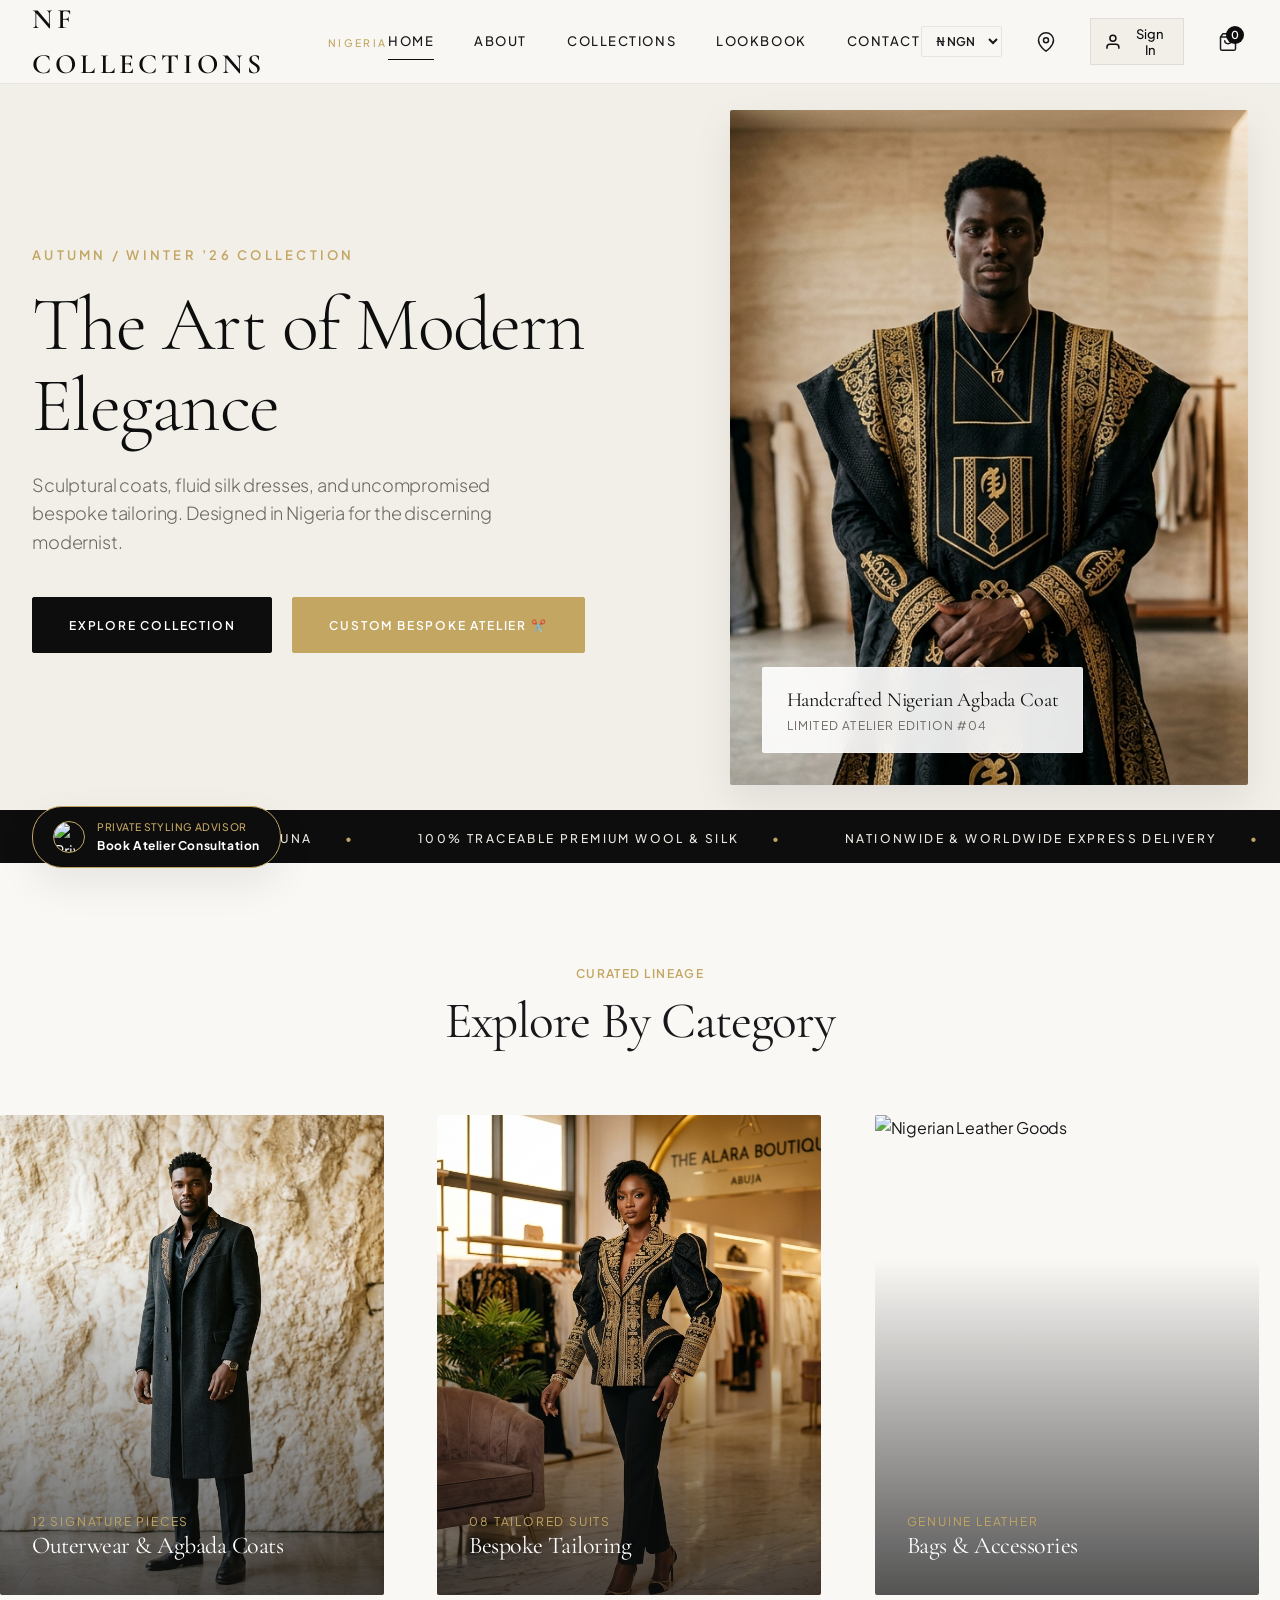
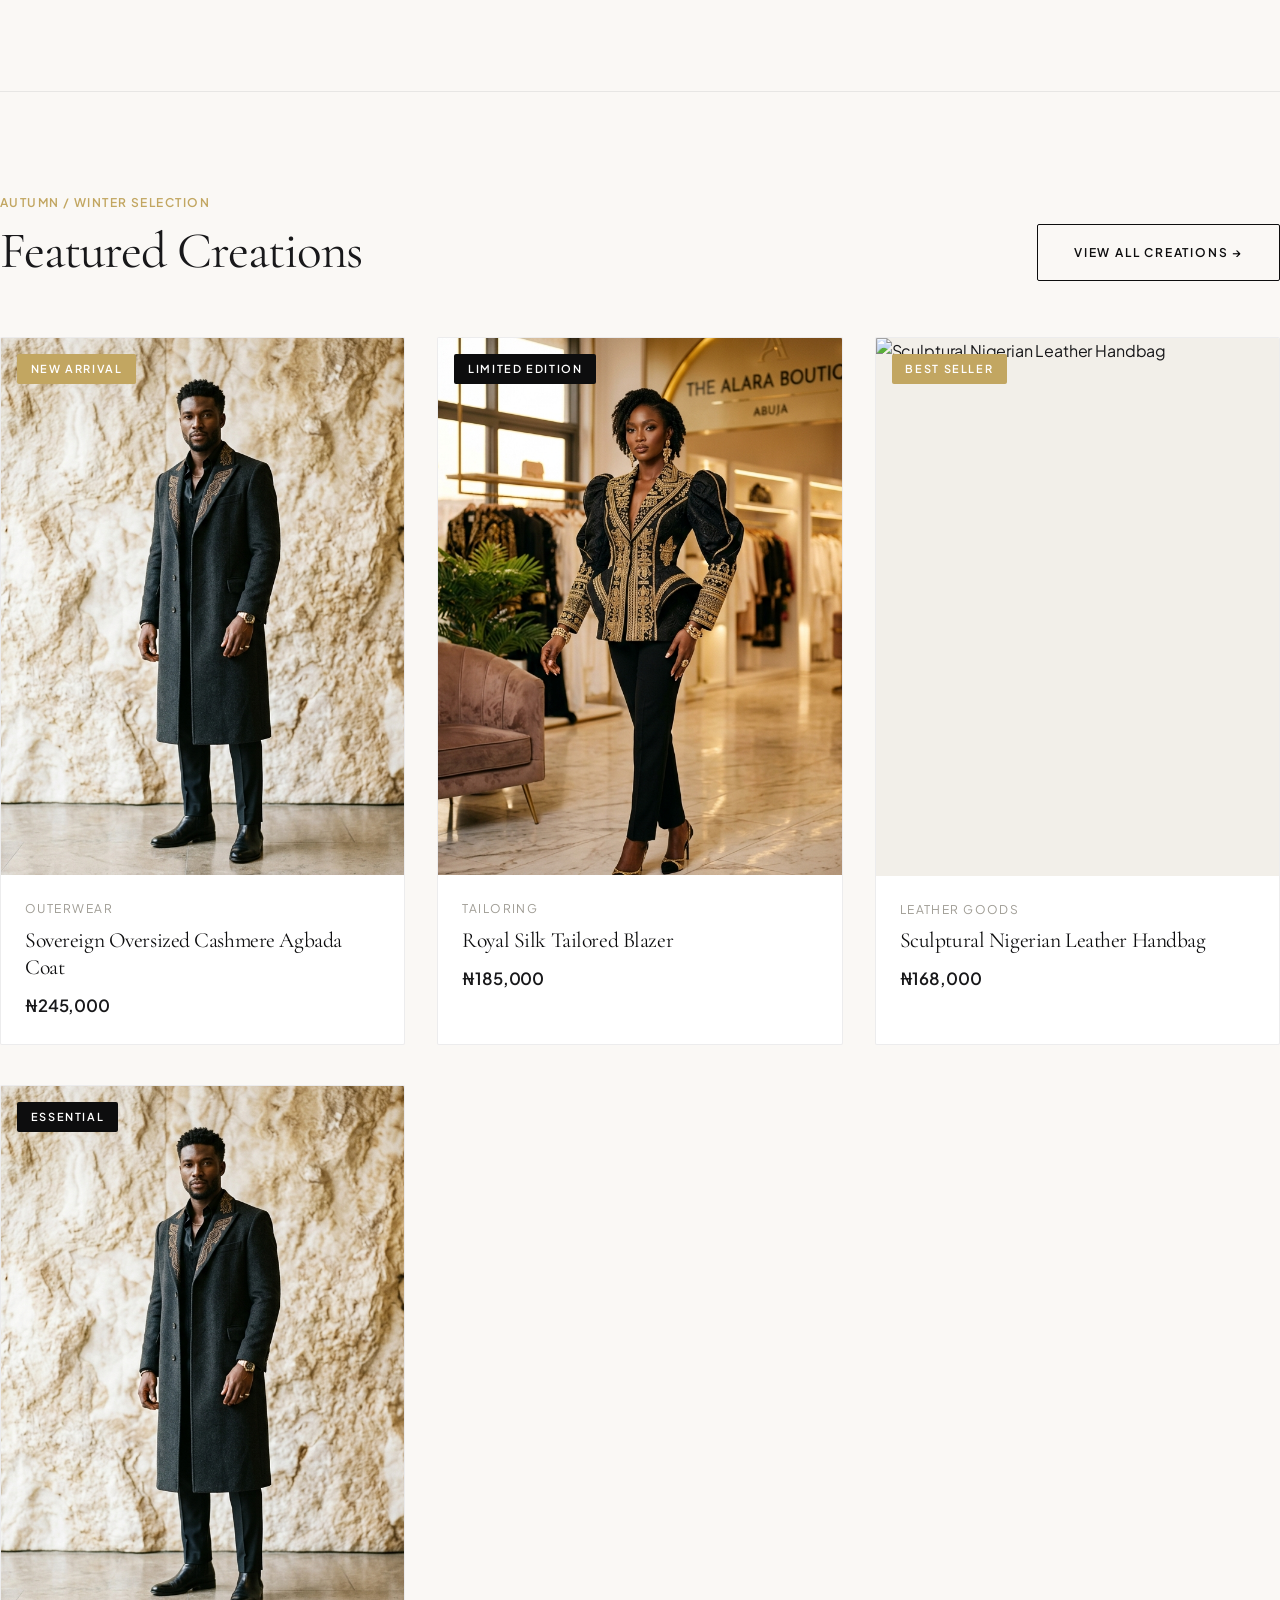
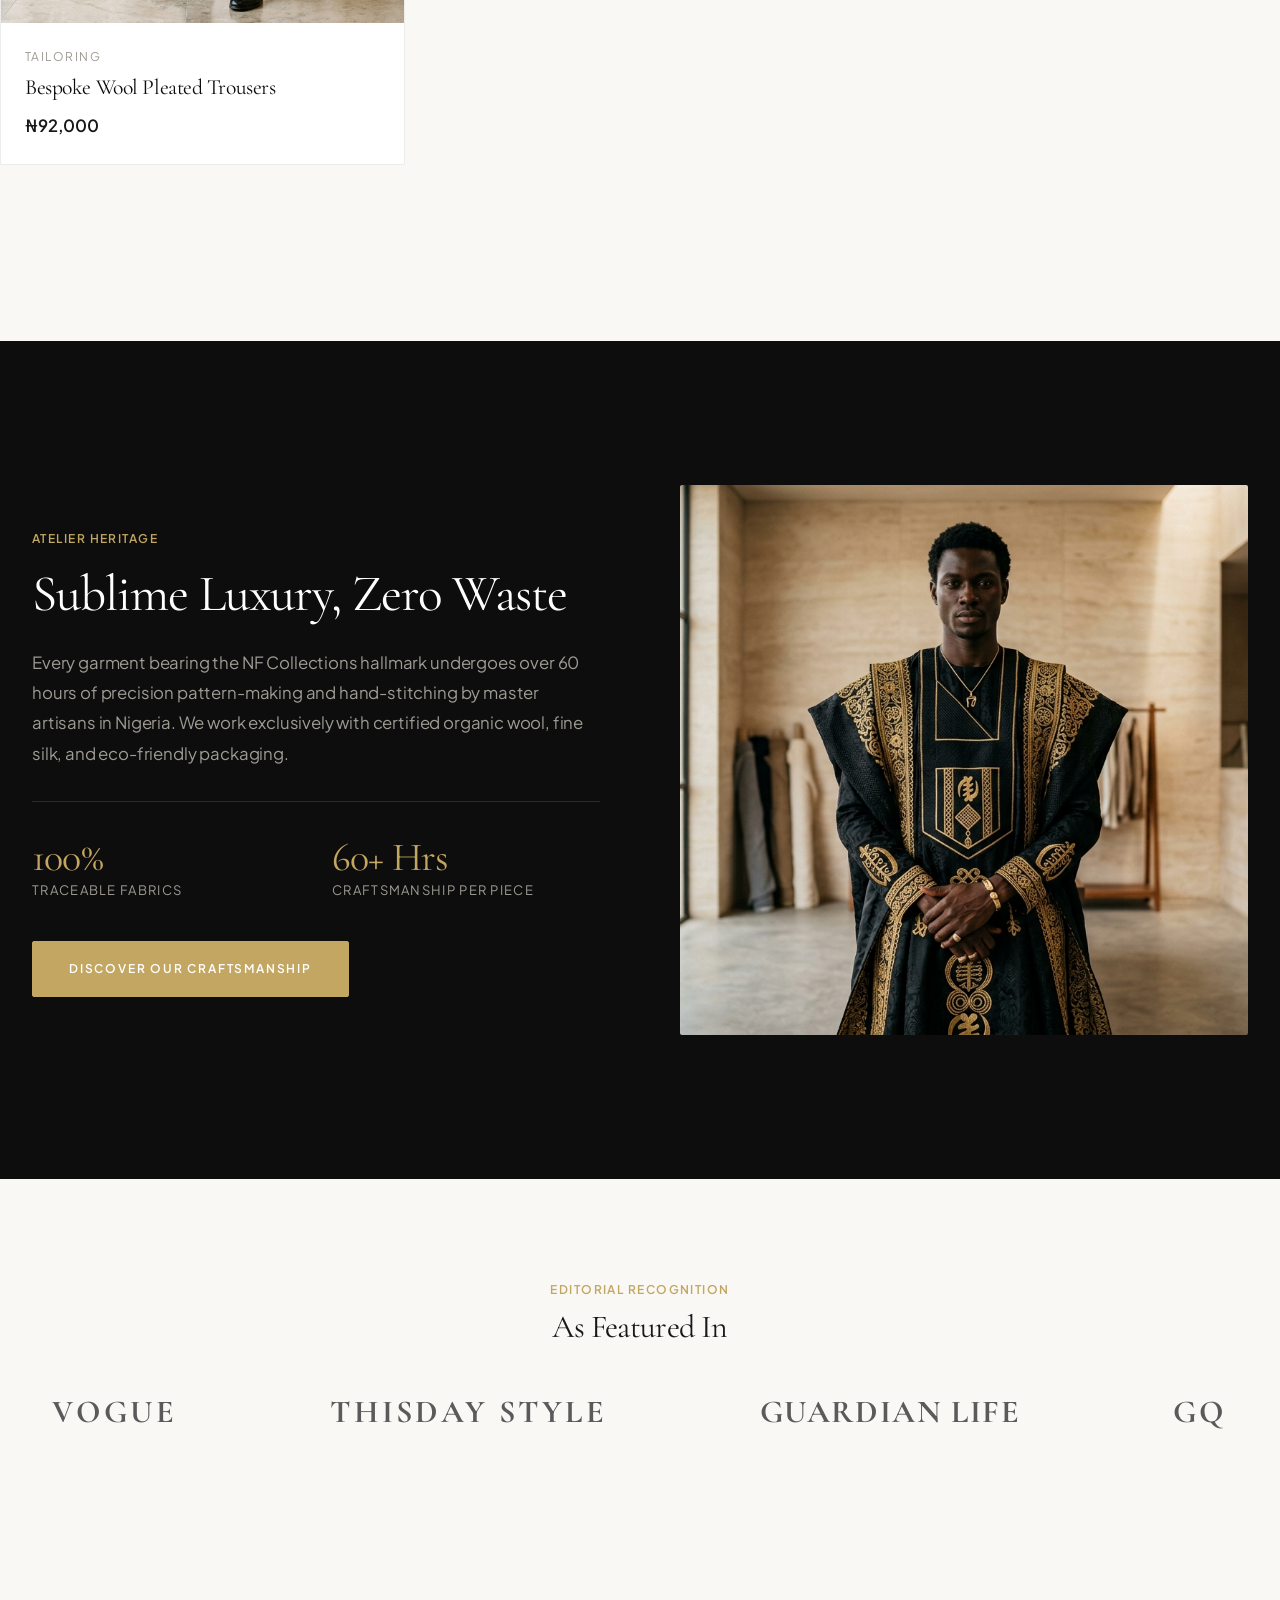
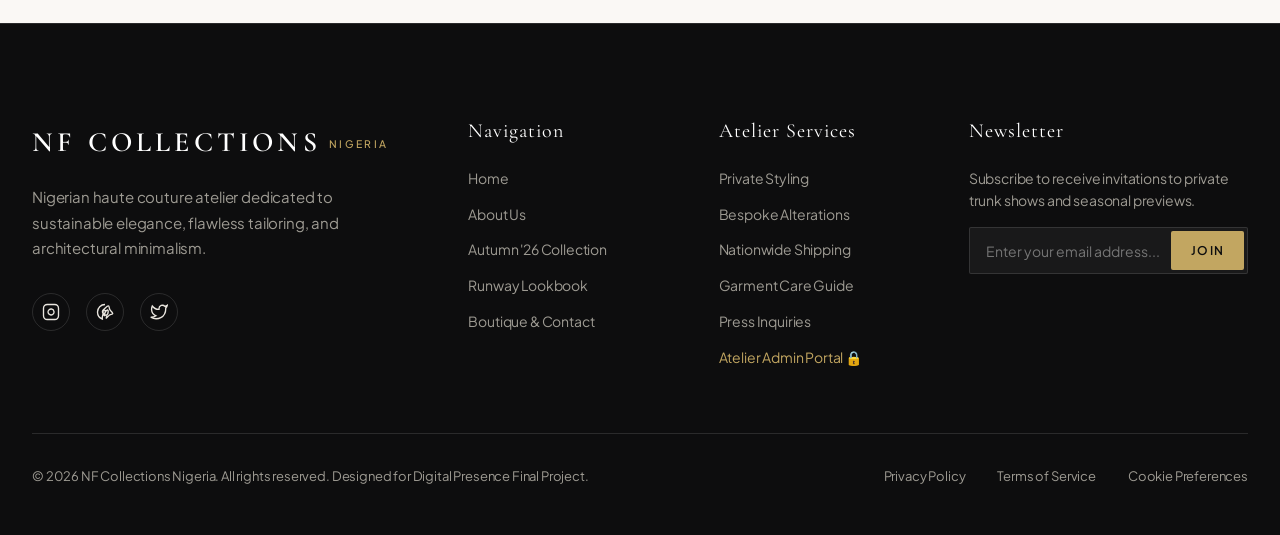
==== commit cf776b54: "Replace foreign pictures with authentic Nigerian couture and editorial fashion imagery" ====
--- a/index.html
+++ b/index.html
@@ -103,9 +103,9 @@
                 </div>
             </div>
             <div class="hero-image-wrapper">
-                <img src="https://images.unsplash.com/photo-1539571696357-5a69c17a67c6?auto=format&fit=crop&w=1000&q=80" alt="NF Collections Luxury Coat">
+                <img src="images/hero_nigerian.jpg" alt="NF Collections Nigerian Couture">
                 <div class="hero-image-badge">
-                    <p class="badge-title">Handcrafted Cashmere Coat</p>
+                    <p class="badge-title">Handcrafted Nigerian Agbada Coat</p>
                     <p class="badge-sub">Limited Atelier Edition #04</p>
                 </div>
             </div>
@@ -135,21 +135,21 @@
 
         <div style="display: grid; grid-template-columns: repeat(3, 1fr); gap: 2rem;">
             <a href="products.html" class="gallery-item" style="height: 480px;">
-                <img src="https://images.unsplash.com/photo-1515886657613-9f3515b0c78f?auto=format&fit=crop&w=800&q=80" alt="Outerwear">
+                <img src="images/outerwear_nigerian.jpg" alt="Nigerian Outerwear">
                 <div class="gallery-overlay" style="opacity: 1; background: linear-gradient(to top, rgba(13,13,14,0.7) 0%, transparent 70%);">
                     <span class="gallery-tag">12 Signature Pieces</span>
-                    <h3 class="gallery-caption">Outerwear & Trench</h3>
+                    <h3 class="gallery-caption">Outerwear & Agbada Coats</h3>
                 </div>
             </a>
             <a href="products.html" class="gallery-item" style="height: 480px;">
-                <img src="https://images.unsplash.com/photo-1490481651871-ab68de25d43d?auto=format&fit=crop&w=800&q=80" alt="Tailoring">
+                <img src="images/tailoring_nigerian.jpg" alt="Nigerian Tailoring">
                 <div class="gallery-overlay" style="opacity: 1; background: linear-gradient(to top, rgba(13,13,14,0.7) 0%, transparent 70%);">
                     <span class="gallery-tag">08 Tailored Suits</span>
                     <h3 class="gallery-caption">Bespoke Tailoring</h3>
                 </div>
             </a>
             <a href="products.html" class="gallery-item" style="height: 480px;">
-                <img src="https://images.unsplash.com/photo-1584917865442-de89df76afd3?auto=format&fit=crop&w=800&q=80" alt="Leather Goods">
+                <img src="https://images.unsplash.com/photo-1590874103328-eac38a683ce7?auto=format&fit=crop&w=800&q=80" alt="Nigerian Leather Goods">
                 <div class="gallery-overlay" style="opacity: 1; background: linear-gradient(to top, rgba(13,13,14,0.7) 0%, transparent 70%);">
                     <span class="gallery-tag">Genuine Leather</span>
                     <h3 class="gallery-caption">Bags & Accessories</h3>
@@ -198,7 +198,7 @@
             </div>
 
             <div style="position: relative; border-radius: var(--radius-sm); overflow: hidden; height: 550px;">
-                <img src="https://images.unsplash.com/photo-1558769132-cb1aea458c5e?auto=format&fit=crop&w=900&q=80" alt="Artisan Craftsmanship" style="width: 100%; height: 100%; object-fit: cover;">
+                <img src="images/hero_nigerian.jpg" alt="Artisan Craftsmanship" style="width: 100%; height: 100%; object-fit: cover;">
             </div>
         </div>
     </section>
